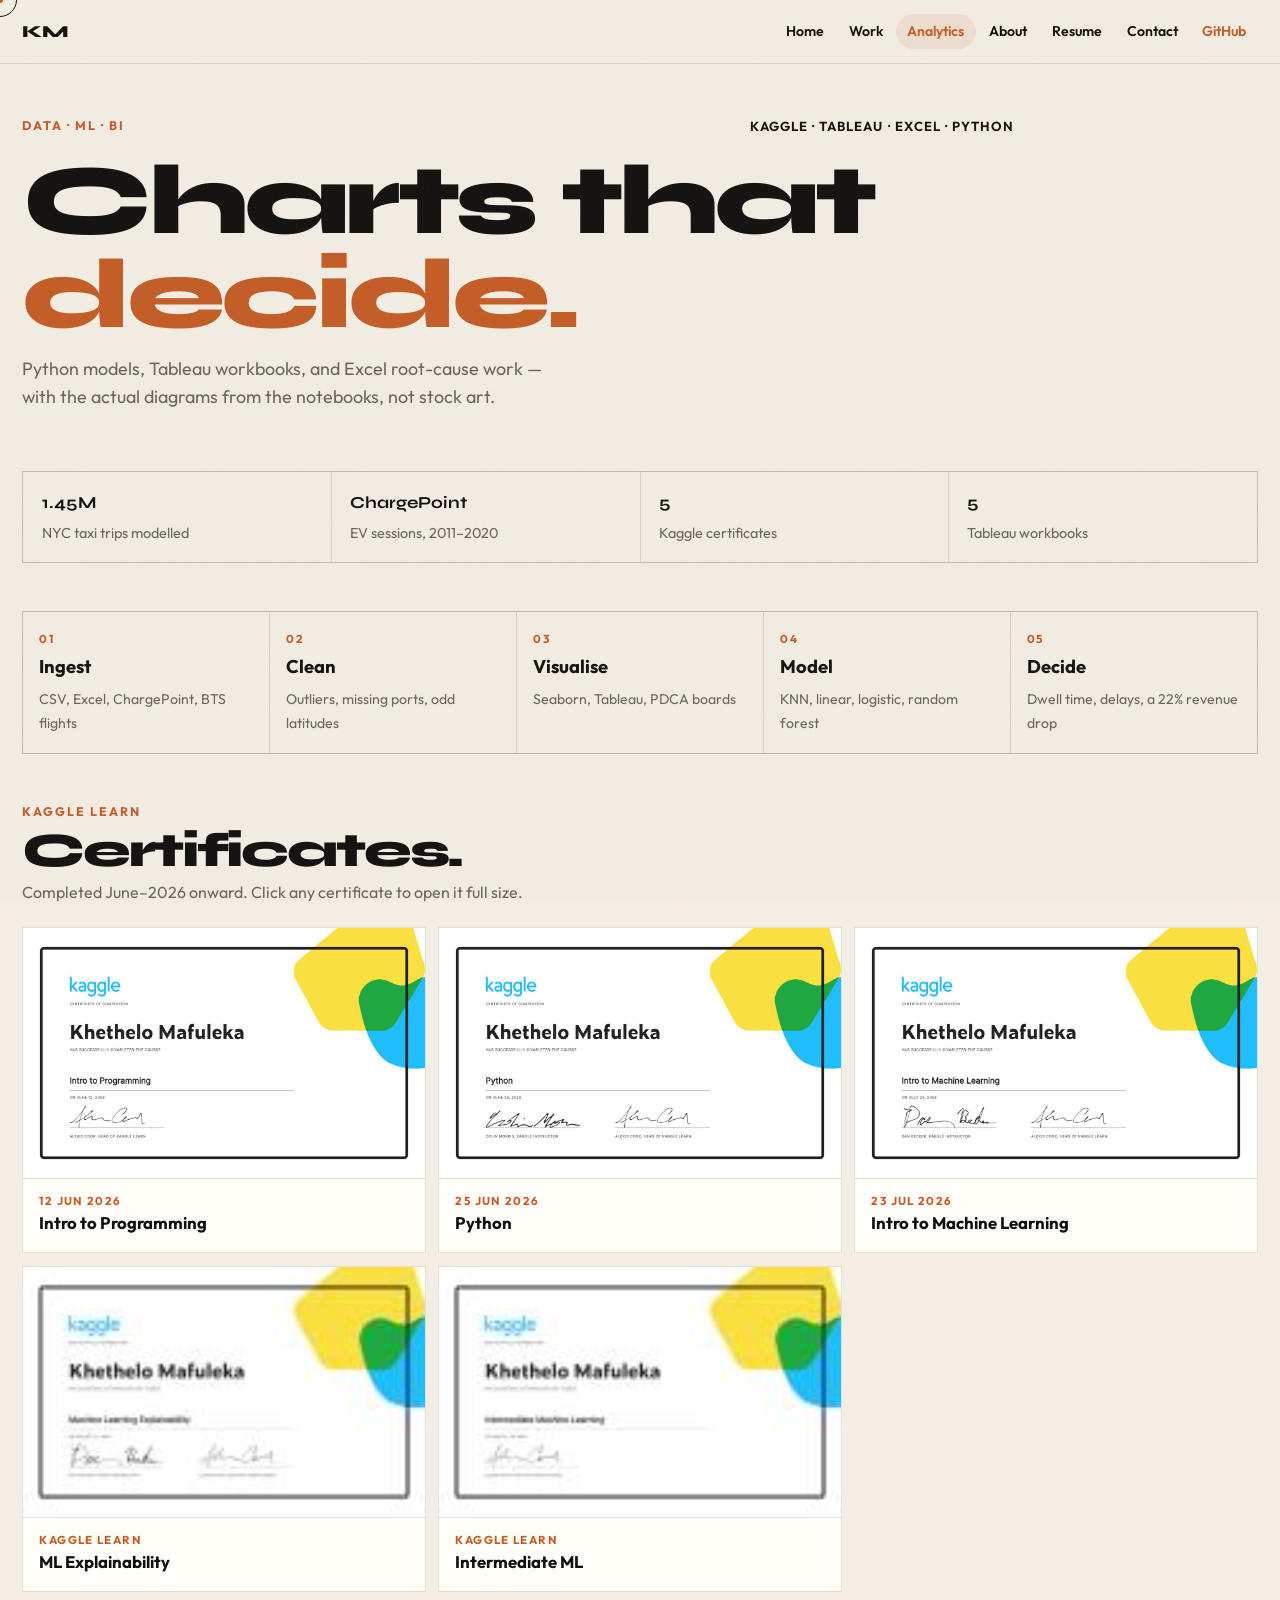
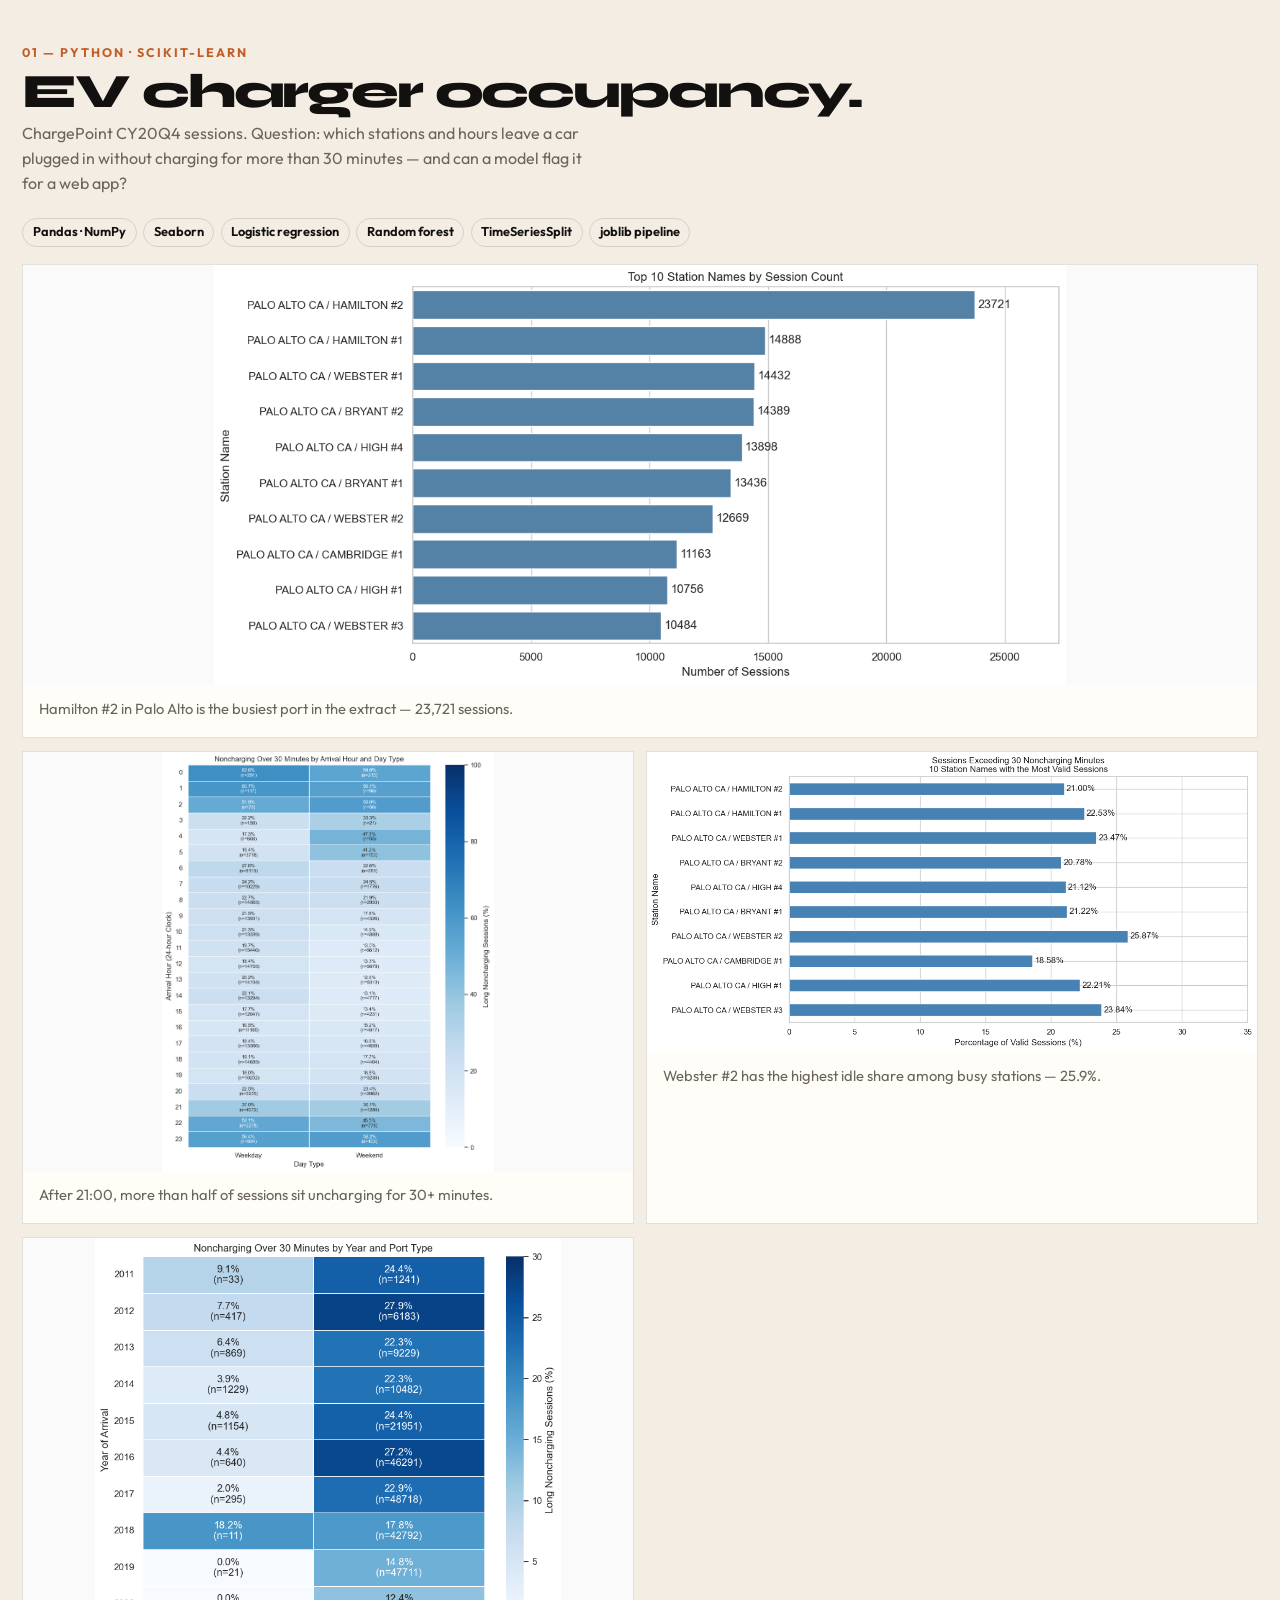
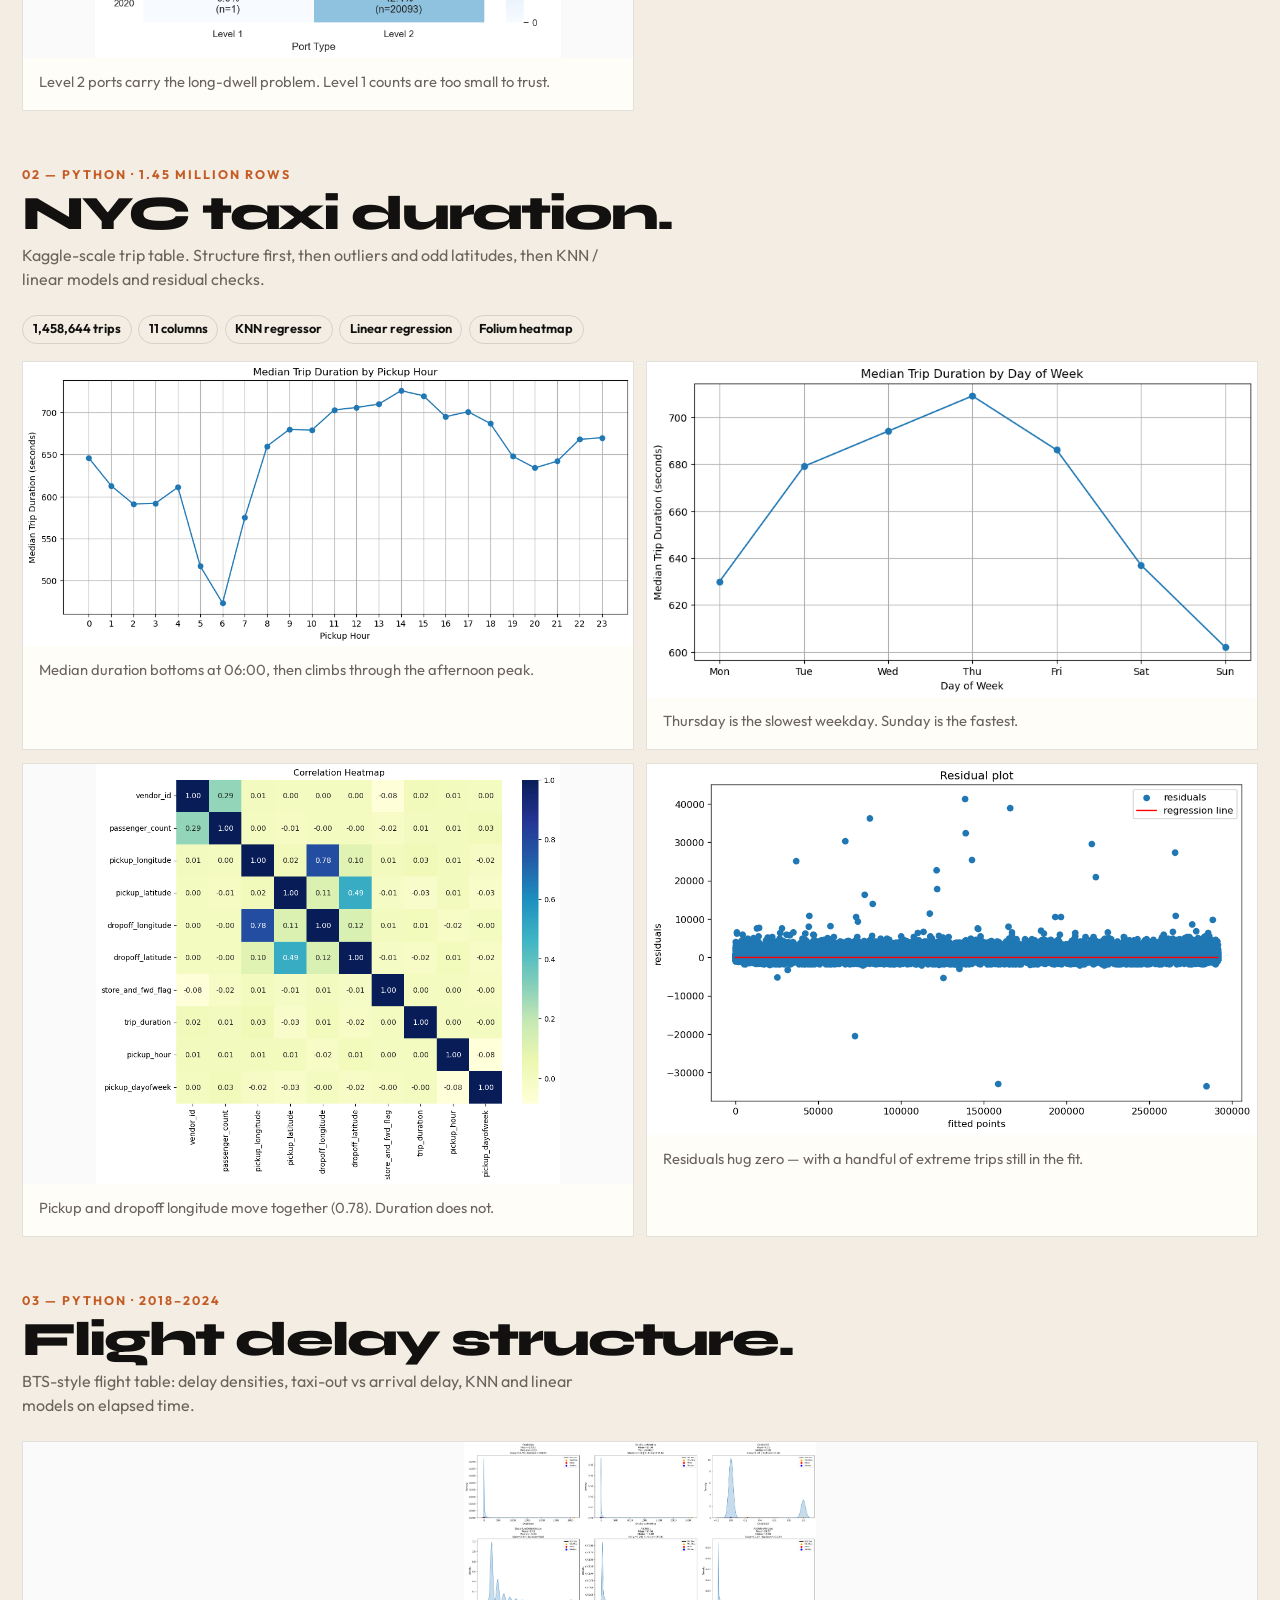
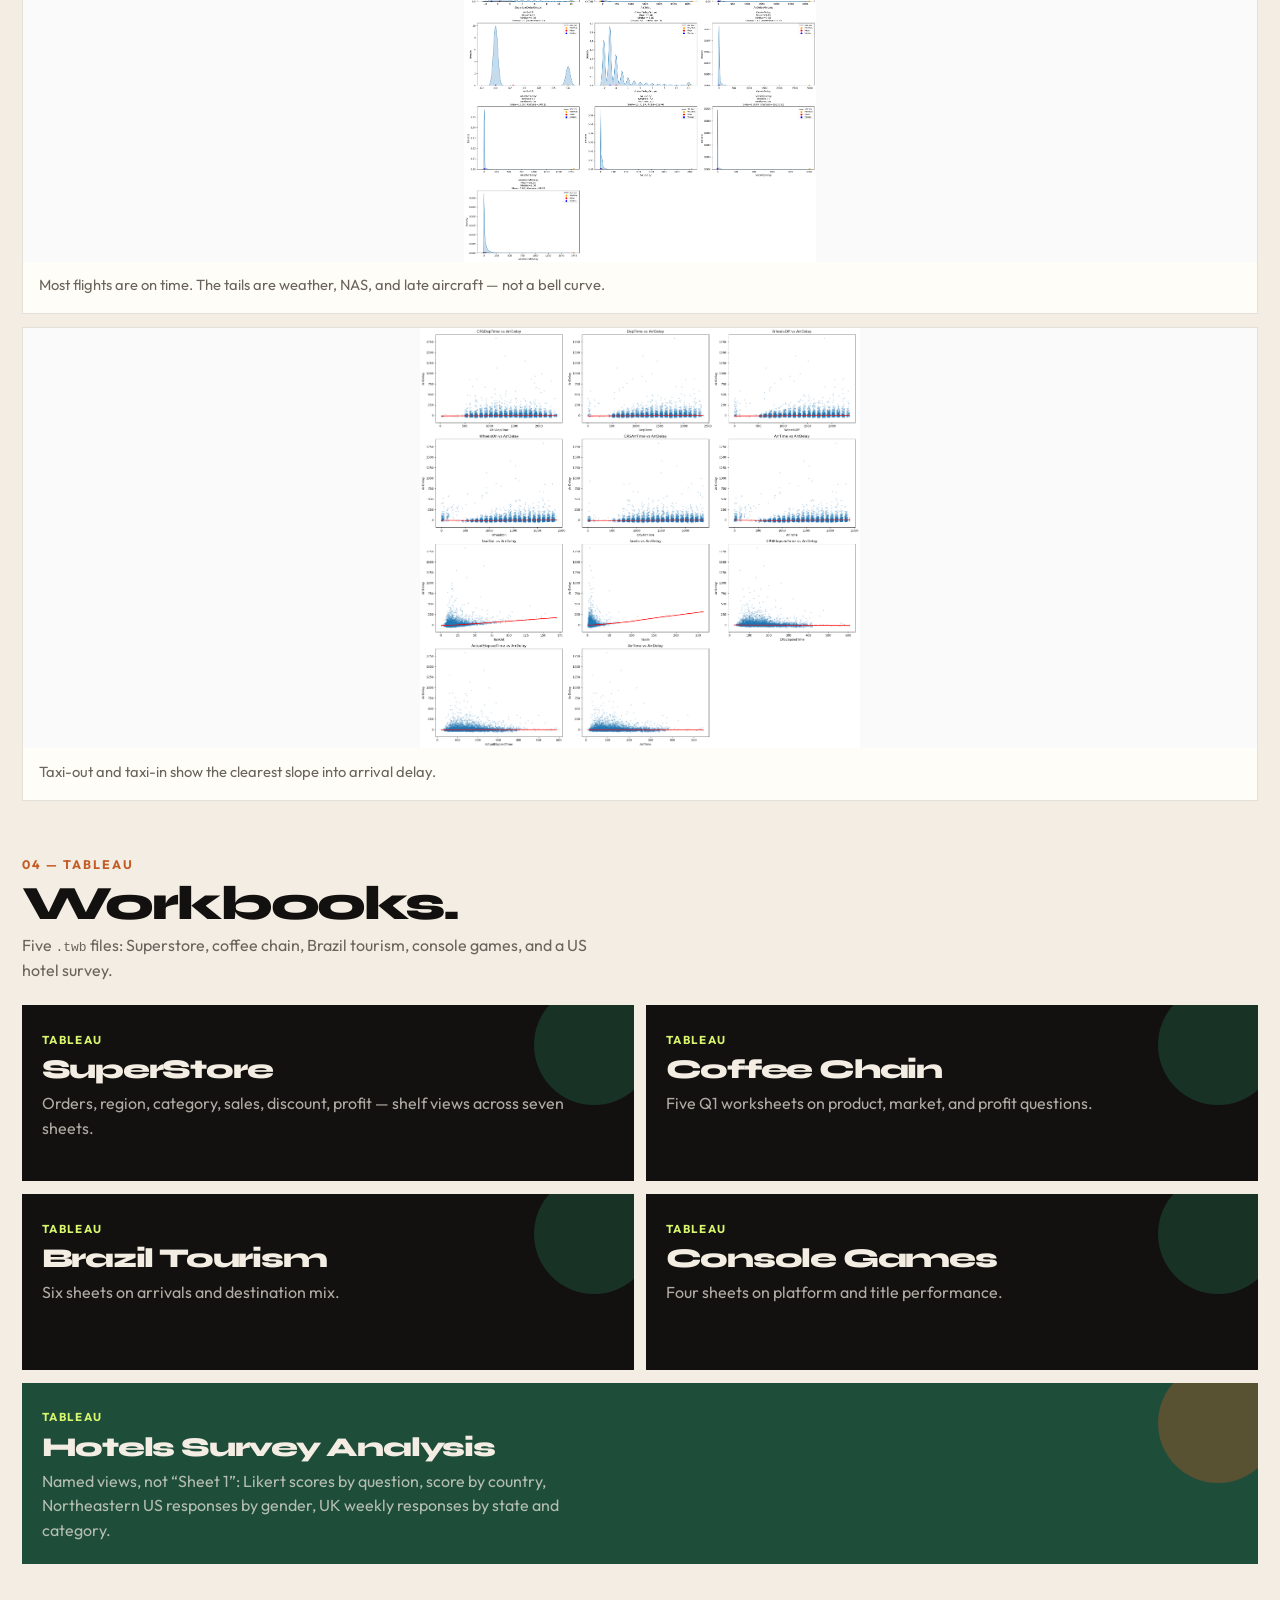
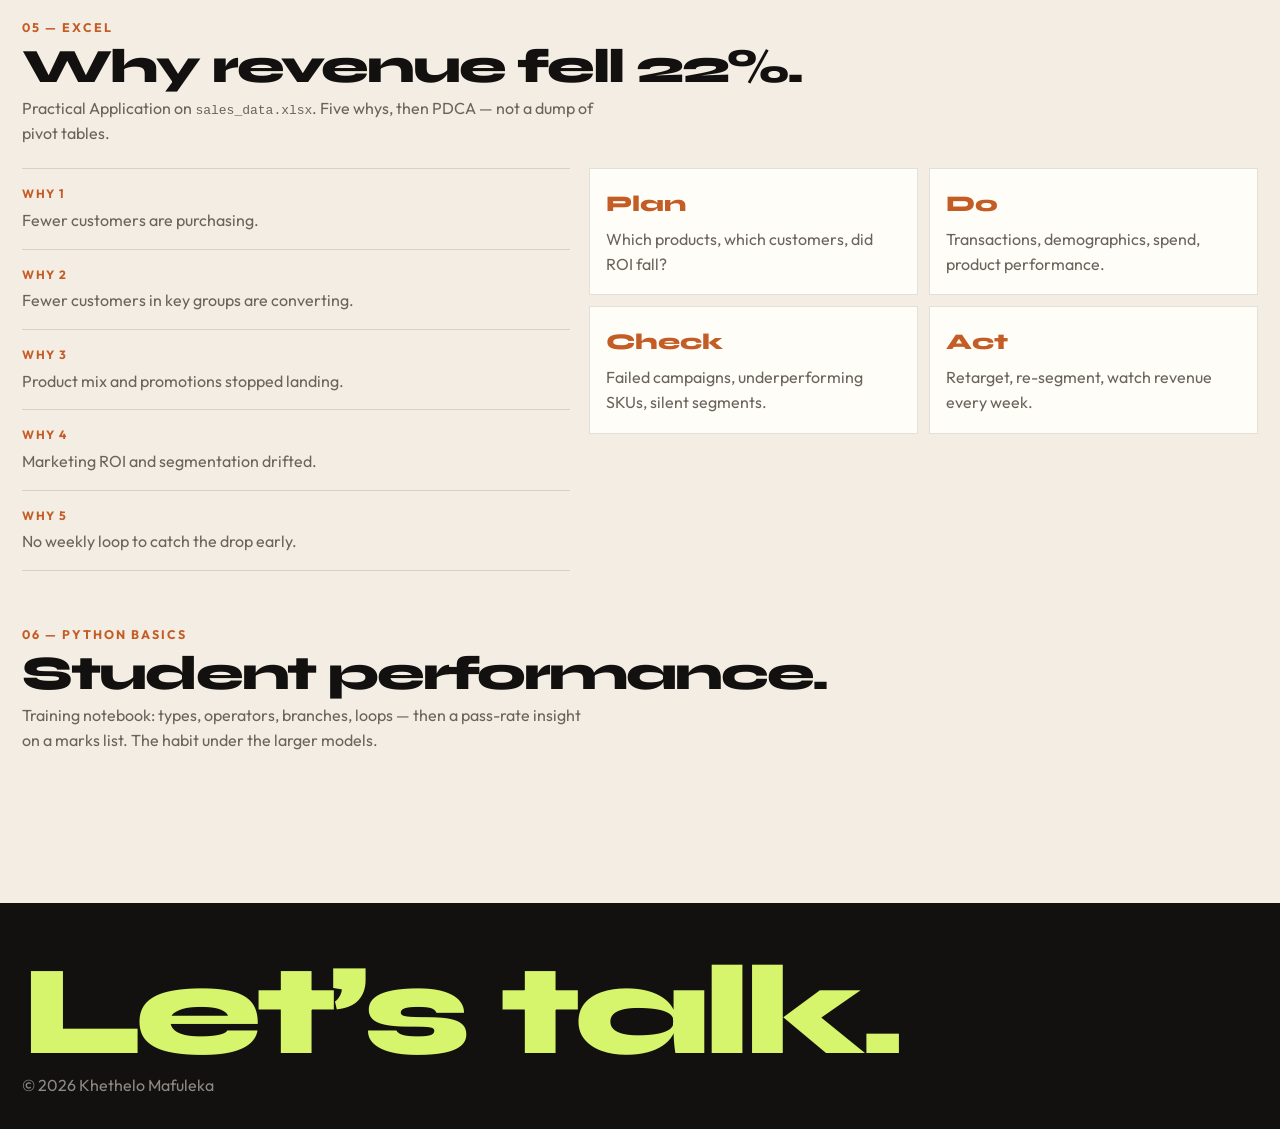
==== analytics.html @ 8512346a "Add an Analytics page with Kaggle certificates and real notebook charts. Co-authored-by: Cursor <cur" ====
<!DOCTYPE html>
<html lang="en">
<head>
  <meta charset="utf-8">
  <meta name="viewport" content="width=device-width,initial-scale=1">
  <title>Analytics — Khethelo Mafuleka</title>
  <link rel="stylesheet" href="style.css">
  <link rel="preconnect" href="https://fonts.googleapis.com">
  <link rel="preconnect" href="https://fonts.gstatic.com" crossorigin>
  <link href="https://fonts.googleapis.com/css2?family=Outfit:wght@400;500;600;700&family=Syne:wght@700;800&display=swap" rel="stylesheet">
</head>
<body>
  <header>
    <div class="header-inner">
      <div class="brand"><h1><a href="index.html">KM</a></h1></div>
      <nav>
        <a href="index.html">Home</a>
        <a href="projects.html">Work</a>
        <a href="analytics.html" aria-current="page">Analytics</a>
        <a href="profile.html">About</a>
        <a href="resume.html">Resume</a>
        <a href="contact.html">Contact</a>
        <a href="https://github.com/Mafuleka-Khethelo" class="external" target="_blank" rel="noopener">GitHub</a>
      </nav>
    </div>
  </header>
  <main>
    <section class="page-hero" data-reveal>
      <div class="hero-top">
        <span class="idx">Data · ML · BI</span>
        <span>Kaggle · Tableau · Excel · Python</span>
      </div>
      <h2 class="display">Charts that <span>decide.</span></h2>
      <p class="lede">Python models, Tableau workbooks, and Excel root-cause work — with the actual diagrams from the notebooks, not stock art.</p>
    </section>

    <div class="highlights">
      <div class="highlight" data-reveal><strong>1.45M</strong><span>NYC taxi trips modelled</span></div>
      <div class="highlight" data-reveal><strong>ChargePoint</strong><span>EV sessions, 2011–2020</span></div>
      <div class="highlight" data-reveal><strong>5</strong><span>Kaggle certificates</span></div>
      <div class="highlight" data-reveal><strong>5</strong><span>Tableau workbooks</span></div>
    </div>

    <div class="pipeline" aria-label="Analytics workflow" data-reveal>
      <div class="pipe-step"><em>01</em><strong>Ingest</strong><span>CSV, Excel, ChargePoint, BTS flights</span></div>
      <div class="pipe-step"><em>02</em><strong>Clean</strong><span>Outliers, missing ports, odd latitudes</span></div>
      <div class="pipe-step"><em>03</em><strong>Visualise</strong><span>Seaborn, Tableau, PDCA boards</span></div>
      <div class="pipe-step"><em>04</em><strong>Model</strong><span>KNN, linear, logistic, random forest</span></div>
      <div class="pipe-step"><em>05</em><strong>Decide</strong><span>Dwell time, delays, a 22% revenue drop</span></div>
    </div>

    <section id="certs">
      <div class="section-head" data-reveal>
        <span class="idx">Kaggle Learn</span>
        <h3>Certificates.</h3>
        <p>Completed June–2026 onward. Click any certificate to open it full size.</p>
      </div>
      <div class="cert-grid">
        <article class="cert-card" data-reveal>
          <img class="zoom-img" src="assets/certs/kaggle-intro-programming.jpeg" alt="Kaggle certificate: Intro to Programming, 12 June 2026" data-caption="Kaggle — Intro to Programming · 12 June 2026">
          <div><em>12 Jun 2026</em><strong>Intro to Programming</strong></div>
        </article>
        <article class="cert-card" data-reveal>
          <img class="zoom-img" src="assets/certs/kaggle-python.jpeg" alt="Kaggle certificate: Python, 25 June 2026" data-caption="Kaggle — Python · 25 June 2026">
          <div><em>25 Jun 2026</em><strong>Python</strong></div>
        </article>
        <article class="cert-card" data-reveal>
          <img class="zoom-img" src="assets/certs/kaggle-intro-ml.jpeg" alt="Kaggle certificate: Intro to Machine Learning, 23 July 2026" data-caption="Kaggle — Intro to Machine Learning · 23 July 2026">
          <div><em>23 Jul 2026</em><strong>Intro to Machine Learning</strong></div>
        </article>
        <article class="cert-card" data-reveal>
          <img class="zoom-img" src="assets/certs/kaggle-ml-explainability.jpeg" alt="Kaggle certificate: Machine Learning Explainability" data-caption="Kaggle — Machine Learning Explainability">
          <div><em>Kaggle Learn</em><strong>ML Explainability</strong></div>
        </article>
        <article class="cert-card" data-reveal>
          <img class="zoom-img" src="assets/certs/kaggle-intermediate-ml.jpeg" alt="Kaggle certificate: Intermediate Machine Learning" data-caption="Kaggle — Intermediate Machine Learning">
          <div><em>Kaggle Learn</em><strong>Intermediate ML</strong></div>
        </article>
      </div>
    </section>

    <section id="ev" class="study">
      <div class="section-head" data-reveal>
        <span class="idx">01 — Python · scikit-learn</span>
        <h3>EV charger occupancy.</h3>
        <p>ChargePoint CY20Q4 sessions. Question: which stations and hours leave a car plugged in without charging for more than 30 minutes — and can a model flag it for a web app?</p>
      </div>
      <div class="study-meta" data-reveal>
        <span>Pandas · NumPy</span>
        <span>Seaborn</span>
        <span>Logistic regression</span>
        <span>Random forest</span>
        <span>TimeSeriesSplit</span>
        <span>joblib pipeline</span>
      </div>
      <div class="viz-grid">
        <figure class="viz-card viz-wide" data-reveal>
          <img class="zoom-img" src="assets/analytics/ev-08.png" alt="Bar chart of top 10 Palo Alto ChargePoint stations by session count" data-caption="Top stations by session count — Hamilton #2 leads with 23,721 sessions">
          <figcaption>Hamilton #2 in Palo Alto is the busiest port in the extract — 23,721 sessions.</figcaption>
        </figure>
        <figure class="viz-card" data-reveal>
          <img class="zoom-img" src="assets/analytics/ev-21.png" alt="Heatmap of long non-charging sessions by arrival hour and weekday versus weekend" data-caption="Long dwell after 21:00 — over 50% of late-night sessions sit uncharging">
          <figcaption>After 21:00, more than half of sessions sit uncharging for 30+ minutes.</figcaption>
        </figure>
        <figure class="viz-card" data-reveal>
          <img class="zoom-img" src="assets/analytics/ev-19.png" alt="Percentage of valid sessions exceeding 30 noncharging minutes by station" data-caption="Webster #2 has the highest share of long idle sessions at 25.87%">
          <figcaption>Webster #2 has the highest idle share among busy stations — 25.9%.</figcaption>
        </figure>
        <figure class="viz-card" data-reveal>
          <img class="zoom-img" src="assets/analytics/ev-22.png" alt="Heatmap of long non-charging sessions by year and ChargePoint port type" data-caption="Level 2 ports carry the long-dwell problem; Level 1 sample sizes are tiny">
          <figcaption>Level 2 ports carry the long-dwell problem. Level 1 counts are too small to trust.</figcaption>
        </figure>
      </div>
    </section>

    <section id="nyc" class="study">
      <div class="section-head" data-reveal>
        <span class="idx">02 — Python · 1.45 million rows</span>
        <h3>NYC taxi duration.</h3>
        <p>Kaggle-scale trip table. Structure first, then outliers and odd latitudes, then KNN / linear models and residual checks.</p>
      </div>
      <div class="study-meta" data-reveal>
        <span>1,458,644 trips</span>
        <span>11 columns</span>
        <span>KNN regressor</span>
        <span>Linear regression</span>
        <span>Folium heatmap</span>
      </div>
      <div class="viz-grid">
        <figure class="viz-card" data-reveal>
          <img class="zoom-img" src="assets/analytics/nyc-17.png" alt="Line chart of median NYC taxi trip duration by pickup hour" data-caption="Median duration bottoms at 06:00, peaks around 14:00">
          <figcaption>Median duration bottoms at 06:00, then climbs through the afternoon peak.</figcaption>
        </figure>
        <figure class="viz-card" data-reveal>
          <img class="zoom-img" src="assets/analytics/nyc-16.png" alt="Line chart of median NYC taxi trip duration by day of week" data-caption="Thursday is the slowest weekday; Sunday is the fastest">
          <figcaption>Thursday is the slowest weekday. Sunday is the fastest.</figcaption>
        </figure>
        <figure class="viz-card" data-reveal>
          <img class="zoom-img" src="assets/analytics/nyc-21.png" alt="Correlation heatmap of NYC taxi features" data-caption="Pickup and dropoff longitude correlate at 0.78">
          <figcaption>Pickup and dropoff longitude move together (0.78). Duration does not.</figcaption>
        </figure>
        <figure class="viz-card" data-reveal>
          <img class="zoom-img" src="assets/analytics/nyc-27.png" alt="Residual plot from the NYC taxi duration regression" data-caption="Residuals hug zero with a few extreme outliers still in the fit">
          <figcaption>Residuals hug zero — with a handful of extreme trips still in the fit.</figcaption>
        </figure>
      </div>
    </section>

    <section id="flight" class="study">
      <div class="section-head" data-reveal>
        <span class="idx">03 — Python · 2018–2024</span>
        <h3>Flight delay structure.</h3>
        <p>BTS-style flight table: delay densities, taxi-out vs arrival delay, KNN and linear models on elapsed time.</p>
      </div>
      <div class="viz-grid viz-stack">
        <figure class="viz-card viz-wide" data-reveal>
          <img class="zoom-img" src="assets/analytics/flight-08.png" alt="Density plots of departure, arrival, weather, NAS and security delay" data-caption="Most delay mass sits near zero; the tails are weather, NAS, and late aircraft">
          <figcaption>Most flights are on time. The tails are weather, NAS, and late aircraft — not a bell curve.</figcaption>
        </figure>
        <figure class="viz-card viz-wide" data-reveal>
          <img class="zoom-img" src="assets/analytics/flight-19.png" alt="Scatter plots of taxi-out, taxi-in and air time against arrival delay" data-caption="Taxi-out and taxi-in show the clearest positive slope into arrival delay">
          <figcaption>Taxi-out and taxi-in show the clearest slope into arrival delay.</figcaption>
        </figure>
      </div>
    </section>

    <section id="tableau" class="study">
      <div class="section-head" data-reveal>
        <span class="idx">04 — Tableau</span>
        <h3>Workbooks.</h3>
        <p>Five <code>.twb</code> files: Superstore, coffee chain, Brazil tourism, console games, and a US hotel survey.</p>
      </div>
      <div class="book-grid">
        <article class="book" data-reveal>
          <span class="book-mark">Tableau</span>
          <h4>SuperStore</h4>
          <p>Orders, region, category, sales, discount, profit — shelf views across seven sheets.</p>
        </article>
        <article class="book" data-reveal>
          <span class="book-mark">Tableau</span>
          <h4>Coffee Chain</h4>
          <p>Five Q1 worksheets on product, market, and profit questions.</p>
        </article>
        <article class="book" data-reveal>
          <span class="book-mark">Tableau</span>
          <h4>Brazil Tourism</h4>
          <p>Six sheets on arrivals and destination mix.</p>
        </article>
        <article class="book" data-reveal>
          <span class="book-mark">Tableau</span>
          <h4>Console Games</h4>
          <p>Four sheets on platform and title performance.</p>
        </article>
        <article class="book book-wide" data-reveal>
          <span class="book-mark">Tableau</span>
          <h4>Hotels Survey Analysis</h4>
          <p>Named views, not “Sheet 1”: Likert scores by question, score by country, Northeastern US responses by gender, UK weekly responses by state and category.</p>
        </article>
      </div>
    </section>

    <section id="excel" class="study">
      <div class="section-head" data-reveal>
        <span class="idx">05 — Excel</span>
        <h3>Why revenue fell 22%.</h3>
        <p>Practical Application on <code>sales_data.xlsx</code>. Five whys, then PDCA — not a dump of pivot tables.</p>
      </div>
      <div class="excel-layout">
        <ol class="whys" data-reveal>
          <li><strong>Why 1</strong> Fewer customers are purchasing.</li>
          <li><strong>Why 2</strong> Fewer customers in key groups are converting.</li>
          <li><strong>Why 3</strong> Product mix and promotions stopped landing.</li>
          <li><strong>Why 4</strong> Marketing ROI and segmentation drifted.</li>
          <li><strong>Why 5</strong> No weekly loop to catch the drop early.</li>
        </ol>
        <div class="pdca" data-reveal>
          <article><em>Plan</em><p>Which products, which customers, did ROI fall?</p></article>
          <article><em>Do</em><p>Transactions, demographics, spend, product performance.</p></article>
          <article><em>Check</em><p>Failed campaigns, underperforming SKUs, silent segments.</p></article>
          <article><em>Act</em><p>Retarget, re-segment, watch revenue every week.</p></article>
        </div>
      </div>
    </section>

    <section class="study">
      <div class="section-head" data-reveal>
        <span class="idx">06 — Python basics</span>
        <h3>Student performance.</h3>
        <p>Training notebook: types, operators, branches, loops — then a pass-rate insight on a marks list. The habit under the larger models.</p>
      </div>
    </section>
  </main>
  <footer class="site-footer">
    <div class="site-footer-inner">
      <p class="footer-giant"><a href="contact.html">Let’s talk.</a></p>
      <p>&copy; 2026 Khethelo Mafuleka</p>
    </div>
  </footer>
  <script src="scripts/lightbox.js" defer></script>
  <script src="scripts/ui.js" defer></script>
</body>
</html>
---- style.css ----
:root{
  --paper:#f3ede3;
  --ink:#12110f;
  --muted:#6b645c;
  --line:rgba(18,17,15,.12);
  --copper:#c45c26;
  --forest:#1e4d3a;
  --lime:#d6f56d;
  --card:#fffdf8;
  --shadow:0 30px 80px rgba(18,17,15,.12);
}

*{box-sizing:border-box}
html{scroll-behavior:smooth}
body{
  margin:0;
  color:var(--ink);
  background:var(--paper);
  font-family:"Outfit", system-ui, sans-serif;
  line-height:1.55;
  -webkit-font-smoothing:antialiased;
}
body::before{
  content:"";
  pointer-events:none;
  position:fixed;inset:0;z-index:80;opacity:.045;
  background-image:url("data:image/svg+xml,%3Csvg xmlns='http://www.w3.org/2000/svg' width='140' height='140'%3E%3Cfilter id='n'%3E%3CfeTurbulence type='fractalNoise' baseFrequency='.8' numOctaves='4' stitchTiles='stitch'/%3E%3C/filter%3E%3Crect width='100%25' height='100%25' filter='url(%23n)'/%3E%3C/svg%3E");
}

h1,h2,h3,h4,.display,.live-visual strong,.footer-giant{
  font-family:"Syne", sans-serif;
  font-weight:800;
  letter-spacing:-.045em;
  line-height:.95;
}

a{color:var(--copper);text-decoration:none}
a:hover{color:var(--ink)}
:focus-visible{outline:2px solid var(--copper);outline-offset:3px}

header{
  position:sticky;top:0;z-index:40;
  background:rgba(243,237,227,.78);
  backdrop-filter:blur(16px);
  border-bottom:1px solid var(--line);
}
.header-inner{
  max-width:1280px;margin:0 auto;padding:.9rem 1.4rem;
  display:flex;align-items:center;justify-content:space-between;gap:1rem;
}
.brand h1{margin:0;font-size:1.05rem}
.brand a{color:inherit}
.tagline{display:none}
nav{display:flex;flex-wrap:wrap;gap:.15rem}
nav a{
  color:var(--ink);font-weight:600;font-size:.88rem;
  padding:.4rem .7rem;border-radius:999px;
}
nav a:hover,nav a.external{color:var(--copper)}

main{max-width:1280px;margin:0 auto;padding:1.2rem 1.4rem 4rem}

.hero{
  display:grid;grid-template-columns:1.15fr .85fr;
  gap:2rem;align-items:end;padding:2.6rem 0 1.4rem;
}
.hero-top{
  display:flex;justify-content:space-between;gap:1rem;align-items:center;
  margin-bottom:1.2rem;font-size:.82rem;font-weight:650;letter-spacing:.08em;text-transform:uppercase;
}
.avail{
  display:inline-flex;align-items:center;gap:.45rem;color:var(--forest);
}
.avail i{
  width:8px;height:8px;border-radius:50%;background:var(--forest);
  box-shadow:0 0 0 6px rgba(30,77,58,.12);animation:pulse 1.8s ease infinite;
}
@keyframes pulse{50%{transform:scale(1.15)}}
.hero h2.display{
  margin:0;font-size:clamp(2.8rem,8.6vw,6.8rem);max-width:10ch;
}
.hero h2.display span{display:block;color:var(--copper)}
.lede{max-width:34rem;color:var(--muted);font-size:1.12rem;margin:1.2rem 0 1.5rem}
.hero-actions{display:flex;flex-wrap:wrap;gap:.7rem}
.hero-photo{position:relative;justify-self:end;margin-bottom:.4rem}
.hero-photo img{
  width:min(340px,78vw);aspect-ratio:4/5;object-fit:cover;
  border-radius:2px 48px 2px 48px;box-shadow:var(--shadow);
  filter:saturate(1.05) contrast(1.04);
}
.hero-photo::before{
  content:"";position:absolute;inset:18px -16px -18px 16px;
  border:2px solid var(--copper);border-radius:2px 48px 2px 48px;z-index:-1;
}

.button{
  display:inline-flex;align-items:center;gap:.4rem;
  padding:.8rem 1.15rem;border-radius:999px;border:0;cursor:pointer;
  background:var(--ink);color:var(--paper);font-weight:700;font:inherit;
  text-decoration:none;
}
.button:hover{background:var(--copper);color:#fff}
.button-ghost{
  background:transparent;color:var(--ink);border:1px solid var(--ink);
}
.button-ghost:hover{background:var(--ink);color:var(--paper)}

.marquee{
  overflow:hidden;border-block:1px solid var(--line);
  margin:1.6rem -1.4rem 2.4rem;padding:.85rem 0;
}
.marquee-track{
  display:flex;gap:2.2rem;white-space:nowrap;width:max-content;
  animation:ticker 32s linear infinite;font-weight:700;letter-spacing:.12em;text-transform:uppercase;font-size:.78rem;
}
.marquee-track span{color:var(--muted)}
.marquee-track span::after{content:" ·";color:var(--copper)}
@keyframes ticker{to{transform:translateX(-50%)}}

.highlights{display:grid;grid-template-columns:repeat(4,1fr);gap:1px;background:var(--line);border:1px solid var(--line);margin-bottom:3rem}
.highlight{background:var(--paper);padding:1.1rem 1.15rem}
.highlight strong{display:block;font-family:"Syne",sans-serif;font-size:1.05rem;margin-bottom:.25rem}
.highlight span{color:var(--muted);font-size:.9rem}

.section-head{display:flex;flex-direction:column;gap:.4rem;margin:0 0 1.4rem}
.section-head h3{margin:0;font-size:clamp(1.8rem,4vw,3rem)}
.section-head p{margin:0;color:var(--muted);max-width:36rem}
.idx{color:var(--copper);font-size:.78rem;letter-spacing:.16em;text-transform:uppercase;font-weight:700}

.live-grid{display:grid;grid-template-columns:repeat(6,1fr);gap:.8rem}
.live-card{
  background:var(--card);border:1px solid var(--line);min-height:100%;
  display:flex;flex-direction:column;overflow:hidden;
  transition:transform .35s cubic-bezier(.2,.8,.2,1), box-shadow .35s;
}
.live-card:hover{transform:translateY(-6px);box-shadow:var(--shadow)}
.live-card:nth-child(1){grid-column:span 4}
.live-card:nth-child(2){grid-column:span 2}
.live-card:nth-child(3),
.live-card:nth-child(4),
.live-card:nth-child(5){grid-column:span 2}
.live-card:nth-child(6){grid-column:span 6}
.live-visual{
  min-height:210px;padding:1.15rem 1.2rem;display:flex;flex-direction:column;justify-content:flex-end;
  color:#fff;position:relative;overflow:hidden;
}
.live-card:nth-child(1) .live-visual,
.live-card:nth-child(6) .live-visual{min-height:280px}
.live-visual:hover{color:#fff}
.work-num{
  position:absolute;top:1rem;left:1.1rem;
  font-family:"Syne",sans-serif;font-size:2rem;opacity:.35;
}
.live-badge{
  position:absolute;top:1.15rem;right:1.1rem;
  background:var(--lime);color:#111;font-size:.68rem;font-weight:800;
  letter-spacing:.1em;text-transform:uppercase;padding:.28rem .55rem;border-radius:999px;
}
.live-visual em{font-style:normal;font-size:.78rem;opacity:.8;margin-bottom:.3rem;letter-spacing:.08em;text-transform:uppercase}
.live-visual strong{font-size:clamp(1.5rem,3vw,2.4rem)}
.live-visual span.domain{font-size:.75rem;opacity:.7;margin-top:.4rem}
.live-card-body{padding:1.05rem 1.15rem 1.2rem;display:flex;flex-direction:column;gap:.55rem;flex:1}
.live-card-body p{margin:0;color:var(--muted)}
.live-card-body .button{margin-top:auto;align-self:flex-start}

.theme-gae{background:linear-gradient(160deg,#2a160c,#8a4a1c 58%,#e0b15a)}
.theme-clean{background:linear-gradient(160deg,#eef6d4,#9ec96a);color:#14301c}
.theme-clean:hover,.theme-clean strong,.theme-clean em,.theme-clean .domain{color:#14301c}
.theme-tears{background:linear-gradient(160deg,#1a1014,#7a2438 70%,#d7b08a)}
.theme-fashion{background:linear-gradient(160deg,#141210,#3a322c 70%,#b9a089)}
.theme-velvet{background:linear-gradient(160deg,#2c120f,#8b2e28 68%,#e7c3a0)}
.theme-union{background:linear-gradient(160deg,#07141c,#1a4d6b 62%,#8ed0e8)}

.repo-grid{display:grid;grid-template-columns:repeat(3,1fr);gap:.8rem}
.project-card,.card,.contact-form,.contact-note,.profile-card{
  background:var(--card);border:1px solid var(--line);padding:1.15rem;
}
.project-card h4{margin:0 0 .4rem;font-size:1.15rem}
.project-card p{margin:0;color:var(--muted)}
.muted{color:var(--muted)}
.projects{margin-top:3.2rem}

.profile-section .profile-card{display:flex;gap:1.3rem;align-items:center;margin-top:2rem}
.avatar,.avatar-img{width:110px;height:110px;border-radius:2px 28px;object-fit:cover;display:block}
.profile-info h2{margin:0;font-size:2.2rem}
.role{color:var(--muted);margin:.3rem 0 .7rem}
.contact-list{list-style:none;padding:0;margin:0}
.skills-list{display:flex;flex-wrap:wrap;gap:.4rem;list-style:none;padding:0}
.skills-list li,.skill-badge{
  border:1px solid var(--line);padding:.22rem .55rem;border-radius:999px;font-size:.82rem;font-weight:650;
}
.skill-list{list-style:none;padding:0}
.skills-block h5{margin:.8rem 0 .2rem;color:var(--copper)}
.card{margin:.75rem 0}
.skill-badges{display:flex;flex-direction:column;gap:.5rem}
.skill-meter{background:rgba(18,17,15,.08);height:7px;overflow:hidden}
.skill-meter-fill{background:linear-gradient(90deg,var(--forest),var(--copper));height:100%}
.repo-meta{font-size:.88rem;color:var(--muted);margin-top:.5rem}

nav a[aria-current="page"]{
  color:var(--copper);
  background:rgba(196,92,38,.1);
}

.page-hero{padding:2rem 0 2.4rem;max-width:62rem}
.page-hero .display{
  margin:.35rem 0 .8rem;font-size:clamp(2.6rem,8vw,6.2rem);max-width:12ch;
}
.page-hero .display span{color:var(--copper)}
.page-hero .lede{margin:0 0 1.4rem}
.page-hero .hero-top{margin-bottom:1.1rem}

#inferred-skills{display:flex;flex-wrap:wrap;gap:.45rem;margin:.7rem 0 1.6rem}
.skill-cell #inferred-skills{margin:0}

.band{
  width:100vw;margin:2.8rem calc(50% - 50vw);padding:2.8rem 1.4rem;
  background:var(--ink);color:var(--paper);
}
.band-inner{max-width:1280px;margin:0 auto}
.band .idx{color:var(--lime)}
.quote{
  font-family:"Syne",sans-serif;font-weight:800;letter-spacing:-.045em;
  font-size:clamp(1.7rem,4.4vw,3.1rem);line-height:1.12;max-width:18ch;margin:0;
}
.quote cite{
  display:block;margin-top:1.1rem;font-family:"Outfit",sans-serif;font-style:normal;
  font-size:.8rem;letter-spacing:.14em;text-transform:uppercase;color:var(--lime);font-weight:700;
}

.about-grid{
  display:grid;grid-template-columns:.82fr 1.18fr;gap:3rem;align-items:start;
}
.about-photo{position:relative}
.about-photo img{
  width:100%;aspect-ratio:4/5;object-fit:cover;
  border-radius:2px 48px 2px 48px;box-shadow:var(--shadow);
}
.about-photo::before{
  content:"";position:absolute;inset:18px -16px -18px 16px;
  border:2px solid var(--copper);border-radius:2px 48px 2px 48px;z-index:-1;
}
.about-meta{display:flex;flex-wrap:wrap;gap:.7rem 1.6rem;margin:1.1rem 0 0;color:var(--muted);font-size:.92rem}
.about-meta strong{color:var(--ink);margin-right:.35rem}

.skill-grid{display:grid;grid-template-columns:repeat(3,1fr);gap:1px;background:var(--line);border:1px solid var(--line);margin:2.2rem 0}
.skill-cell{background:var(--paper);padding:1.2rem 1.15rem}
.skill-cell h5{margin:0 0 .6rem;color:var(--copper);font-size:.78rem;letter-spacing:.14em;text-transform:uppercase}
.skill-cell li{margin:.2rem 0}

.timeline{border-top:1px solid var(--line);margin-top:1rem}
.timeline-item{
  display:grid;grid-template-columns:160px 1fr;gap:1.4rem;
  padding:1.45rem 0;border-bottom:1px solid var(--line);
}
.timeline-item .when{color:var(--copper);font-size:.78rem;font-weight:700;letter-spacing:.1em;text-transform:uppercase}
.timeline-item h4{margin:0 0 .35rem;font-size:1.35rem;text-transform:none;letter-spacing:-.045em;color:var(--ink)}
.timeline-item p{margin:0;color:var(--muted)}

.resume-wrap{display:grid;grid-template-columns:280px 1fr;gap:2.6rem;align-items:start}
.resume-aside{
  position:sticky;top:5.2rem;
  background:var(--ink);color:var(--paper);padding:1.5rem 1.25rem;
}
.resume-aside .idx{color:var(--lime)}
.resume-aside h3{margin:.35rem 0 .5rem;font-size:1.85rem;color:var(--lime)}
.resume-aside p,.resume-aside a{display:block;margin:.35rem 0;color:rgba(243,237,227,.68)}
.resume-aside a{color:var(--lime)}
.resume-aside a:hover{color:#fff}
.resume-body > h4{margin:1.8rem 0 .75rem;font-size:.82rem;color:var(--copper);letter-spacing:.14em;text-transform:uppercase}
.resume-body > h4:first-child{margin-top:.2rem}
.resume-lead{font-size:1.15rem;color:var(--muted);max-width:42rem}

.live-links{display:grid;grid-template-columns:1fr 1fr;gap:.4rem .8rem;margin:0;padding:0;list-style:none}
.live-links a{color:var(--ink);font-weight:700;border-bottom:1px solid transparent}
.live-links a:hover{color:var(--copper);border-bottom-color:var(--copper)}

.mini-work{display:grid;grid-template-columns:repeat(3,1fr);gap:.7rem;margin-top:1.2rem}
.mini-work a{
  min-height:148px;padding:1.05rem 1.1rem;display:flex;flex-direction:column;justify-content:flex-end;
  color:#fff;transition:transform .3s cubic-bezier(.2,.8,.2,1);
}
.mini-work a:hover{color:#fff;transform:translateY(-4px)}
.mini-work em{font-style:normal;font-size:.72rem;letter-spacing:.1em;text-transform:uppercase;opacity:.75;margin-bottom:.25rem}
.mini-work strong{font-size:1.35rem}
.mini-work .theme-clean,.mini-work .theme-clean:hover,.mini-work .theme-clean strong,.mini-work .theme-clean em{color:#14301c}
.resume-aside .button{display:inline-flex;background:var(--lime);color:var(--ink);margin-top:.4rem}
.resume-aside .button:hover{background:#fff;color:var(--ink)}
.resume-body .highlights{grid-template-columns:1fr 1fr;margin-top:.4rem}

.contact-stage{
  display:grid;grid-template-columns:1.08fr .92fr;border:1px solid var(--line);overflow:hidden;
}
.contact-stage .contact-form{border:0;padding:1.7rem 1.55rem}
.contact-panel{
  background:var(--forest);color:var(--paper);padding:1.8rem 1.5rem;
}
.contact-panel .idx{color:var(--lime)}
.contact-panel h3{margin:.3rem 0 1.2rem;font-size:clamp(1.8rem,4vw,2.6rem);color:var(--paper)}
.contact-panel .channel{
  color:var(--paper);border-bottom-color:rgba(243,237,227,.18);
}
.contact-panel .channel small{color:rgba(243,237,227,.62)}
.contact-panel .channel:hover{color:var(--lime)}

.channels{margin-top:.4rem}
.channel{
  display:flex;justify-content:space-between;align-items:baseline;gap:1rem;
  padding:1.15rem 0;border-bottom:1px solid var(--line);color:var(--ink);
  font-family:"Syne",sans-serif;font-weight:800;font-size:1.35rem;
}
.channel small{font-family:"Outfit",sans-serif;font-weight:500;font-size:.88rem;color:var(--muted)}
.channel:hover{color:var(--copper)}

.cs-visual{
  min-height:300px;margin:0 0 2.2rem;padding:1.6rem 1.4rem;
  display:flex;flex-direction:column;justify-content:flex-end;color:#fff;
}
.cs-visual:hover{color:#fff}
.cs-visual strong{font-size:clamp(2rem,5vw,3.4rem)}
.cs-visual em{font-style:normal;letter-spacing:.1em;text-transform:uppercase;opacity:.8;margin-bottom:.4rem}
.cs-grid{display:grid;grid-template-columns:1fr 1fr;gap:2rem 2.4rem}
.cs-grid h3{margin:0 0 .5rem;font-size:.78rem;letter-spacing:.14em;text-transform:uppercase;color:var(--copper)}
.cs-grid p,.cs-grid li{color:var(--muted)}
.cs-grid ul{margin:.2rem 0 0;padding-left:1.1rem}
.cs-shot{width:100%;margin-top:2rem;border:1px solid var(--line);display:block}

.contact-section{margin-top:0}
.contact-card{display:grid;grid-template-columns:1.4fr .7fr;gap:.8rem}
.contact-form label{display:block;font-weight:650;margin-top:.65rem}
.contact-form input,.contact-form textarea{
  width:100%;margin-top:.3rem;padding:.7rem .8rem;border:1px solid var(--line);
  background:var(--paper);color:var(--ink);font:inherit;border-radius:2px;
}
.contact-form .button{margin-top:1rem}
.form-status{margin-top:.6rem}

.site-footer{
  background:var(--ink);color:var(--paper);margin-top:2rem;
}
.site-footer-inner{max-width:1280px;margin:0 auto;padding:3rem 1.4rem 2rem}
.footer-giant{
  font-size:clamp(3rem,10vw,8rem);margin:0 0 1rem;color:var(--paper);
}
.footer-giant a{color:var(--lime)}
.footer-giant a:hover{color:var(--copper)}
.site-footer p{margin:0;color:rgba(243,237,227,.55)}

@keyframes rise{
  from{transform:translateY(16px)}
  to{transform:none}
}
[data-reveal]{
  animation:rise .75s cubic-bezier(.2,.7,.2,1) both;
  animation-delay:var(--d,0ms);
}

.has-cursor,.has-cursor *{cursor:none}
.cursor-dot,.cursor-ring{
  position:fixed;top:0;left:0;pointer-events:none;z-index:90;border-radius:50%;
  translate:-50% -50%;
}
.cursor-dot{width:6px;height:6px;background:var(--copper)}
.cursor-ring{width:34px;height:34px;border:1px solid var(--ink);transition:width .2s,height .2s,background .2s}
.cursor-hot .cursor-ring{width:54px;height:54px;background:rgba(196,92,38,.15);border-color:var(--copper)}

.lightbox-overlay{position:fixed;inset:0;background:rgba(18,17,15,.88);display:flex;align-items:center;justify-content:center;padding:2rem;z-index:99;visibility:hidden;opacity:0}
.lightbox-overlay.open{visibility:visible;opacity:1}
.lightbox-img{max-width:100%;max-height:82vh;border-radius:4px}
.lightbox-caption{color:var(--paper);margin-top:.8rem;max-width:50rem}
.thumb-wrap{position:relative}
.project-thumb{width:100%;height:140px;object-fit:cover;margin-bottom:.6rem}
.zoom-img{width:100%;display:block;cursor:zoom-in;background:#fff}

.pipeline{
  display:grid;grid-template-columns:repeat(5,1fr);gap:1px;
  background:var(--line);border:1px solid var(--line);margin:0 0 3rem;
}
.pipe-step{background:var(--paper);padding:1.1rem 1rem}
.pipe-step em{display:block;color:var(--copper);font-style:normal;font-size:.72rem;letter-spacing:.14em;text-transform:uppercase;font-weight:700;margin-bottom:.35rem}
.pipe-step strong{display:block;font-size:1.15rem;margin-bottom:.25rem}
.pipe-step span{color:var(--muted);font-size:.88rem}

.cert-grid{display:grid;grid-template-columns:repeat(3,1fr);gap:.8rem;margin-bottom:3.2rem}
.cert-card{
  background:var(--card);border:1px solid var(--line);overflow:hidden;color:inherit;
  display:flex;flex-direction:column;
}
.cert-card:hover{color:inherit;transform:translateY(-4px);transition:transform .3s}
.cert-card img{aspect-ratio:16/10;object-fit:cover;background:#fff;border-bottom:1px solid var(--line)}
.cert-card div{padding:.85rem 1rem 1rem}
.cert-card em{display:block;font-style:normal;color:var(--copper);font-size:.72rem;letter-spacing:.12em;text-transform:uppercase;font-weight:700}
.cert-card strong{font-size:1.05rem}

.study{margin:0 0 3.4rem}
.study-meta{display:flex;flex-wrap:wrap;gap:.4rem;margin:0 0 1.1rem}
.study-meta span{
  border:1px solid var(--line);border-radius:999px;padding:.22rem .6rem;font-size:.8rem;font-weight:650;
}
.viz-grid{display:grid;grid-template-columns:1fr 1fr;gap:.8rem}
.viz-card{
  background:var(--card);border:1px solid var(--line);margin:0;overflow:hidden;
}
.viz-card img{max-height:420px;object-fit:contain;background:#fafafa}
.viz-wide{grid-column:1 / -1}
.viz-card figcaption{padding:.8rem 1rem 1rem;color:var(--muted);font-size:.92rem}

.book-grid{display:grid;grid-template-columns:repeat(2,1fr);gap:.8rem}
.book{
  background:var(--ink);color:var(--paper);padding:1.3rem 1.2rem;min-height:11rem;
  position:relative;overflow:hidden;
}
.book::after{
  content:"";position:absolute;right:-20px;top:-20px;width:120px;height:120px;border-radius:50%;
  background:var(--forest);opacity:.55;
}
.book-mark{color:var(--lime);font-size:.72rem;letter-spacing:.14em;text-transform:uppercase;font-weight:700}
.book h4{margin:.4rem 0 .5rem;font-size:1.7rem;position:relative}
.book p{margin:0;color:rgba(243,237,227,.7);position:relative;max-width:36rem}
.book-wide{grid-column:1 / -1;background:var(--forest)}
.book-wide::after{background:var(--copper);opacity:.35}

.excel-layout{display:grid;grid-template-columns:.9fr 1.1fr;gap:1.2rem;align-items:start}
.whys{margin:0;padding:0;list-style:none;border-top:1px solid var(--line)}
.whys li{padding:1rem 0;border-bottom:1px solid var(--line);color:var(--muted)}
.whys strong{display:block;color:var(--copper);font-size:.75rem;letter-spacing:.12em;text-transform:uppercase;margin-bottom:.25rem}
.pdca{display:grid;grid-template-columns:1fr 1fr;gap:.7rem}
.pdca article{background:var(--card);border:1px solid var(--line);padding:1.1rem 1rem}
.pdca em{display:block;font-style:normal;font-family:"Syne",sans-serif;font-weight:800;font-size:1.4rem;color:var(--copper);margin-bottom:.35rem}
.pdca p{margin:0;color:var(--muted)}

.preview-row{display:grid;grid-template-columns:1.2fr .8fr .8fr;gap:.8rem;margin-bottom:1.4rem}
.preview-row a{color:inherit;display:block;background:var(--card);border:1px solid var(--line);overflow:hidden}
.preview-row a:hover{color:inherit}
.preview-row img{width:100%;height:180px;object-fit:cover;object-position:top;display:block}
.preview-row span{display:block;padding:.85rem 1rem;font-weight:700}

@media (max-width:980px){
  .hero,.highlights,.repo-grid,.about-grid,.resume-wrap,.skill-grid,.contact-stage,.cs-grid,.mini-work,.pipeline,.cert-grid,.viz-grid,.book-grid,.excel-layout,.preview-row,.pdca{grid-template-columns:1fr 1fr}
  .live-grid{grid-template-columns:1fr 1fr}
  .live-card:nth-child(n){grid-column:span 1}
  .timeline-item{grid-template-columns:1fr}
}
@media (max-width:720px){
  .hero,.highlights,.repo-grid,.live-grid,.contact-card,.about-grid,.resume-wrap,.skill-grid,.live-links,.contact-stage,.cs-grid,.mini-work,.pipeline,.cert-grid,.viz-grid,.book-grid,.excel-layout,.preview-row,.pdca{grid-template-columns:1fr}
  .header-inner{flex-direction:column;align-items:flex-start}
  .hero-photo{justify-self:start}
  .resume-aside{position:static}
  .has-cursor,.has-cursor *{cursor:auto}
  .cursor-dot,.cursor-ring{display:none}
  .book-wide,.viz-wide{grid-column:auto}
}
@media (prefers-reduced-motion:reduce){
  *{animation:none !important;transition:none !important}
  .avail i{animation:none}
}
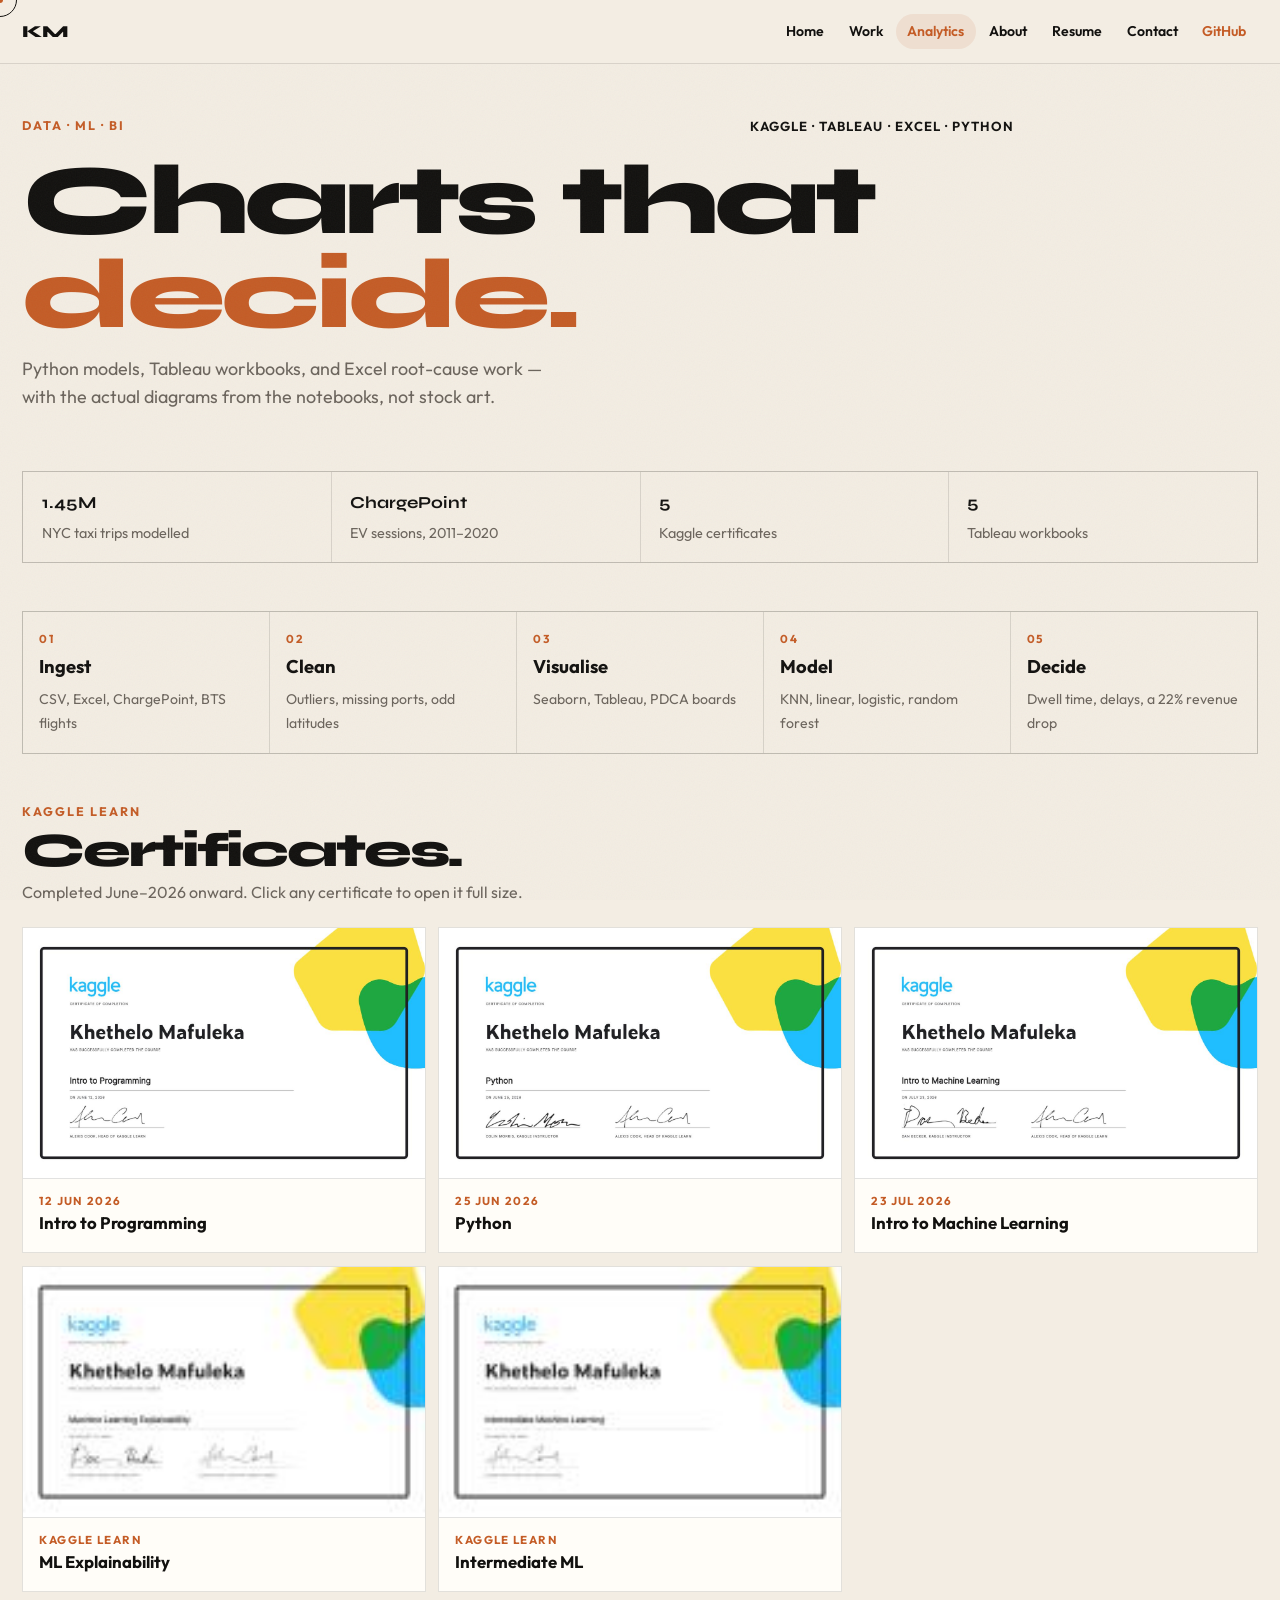
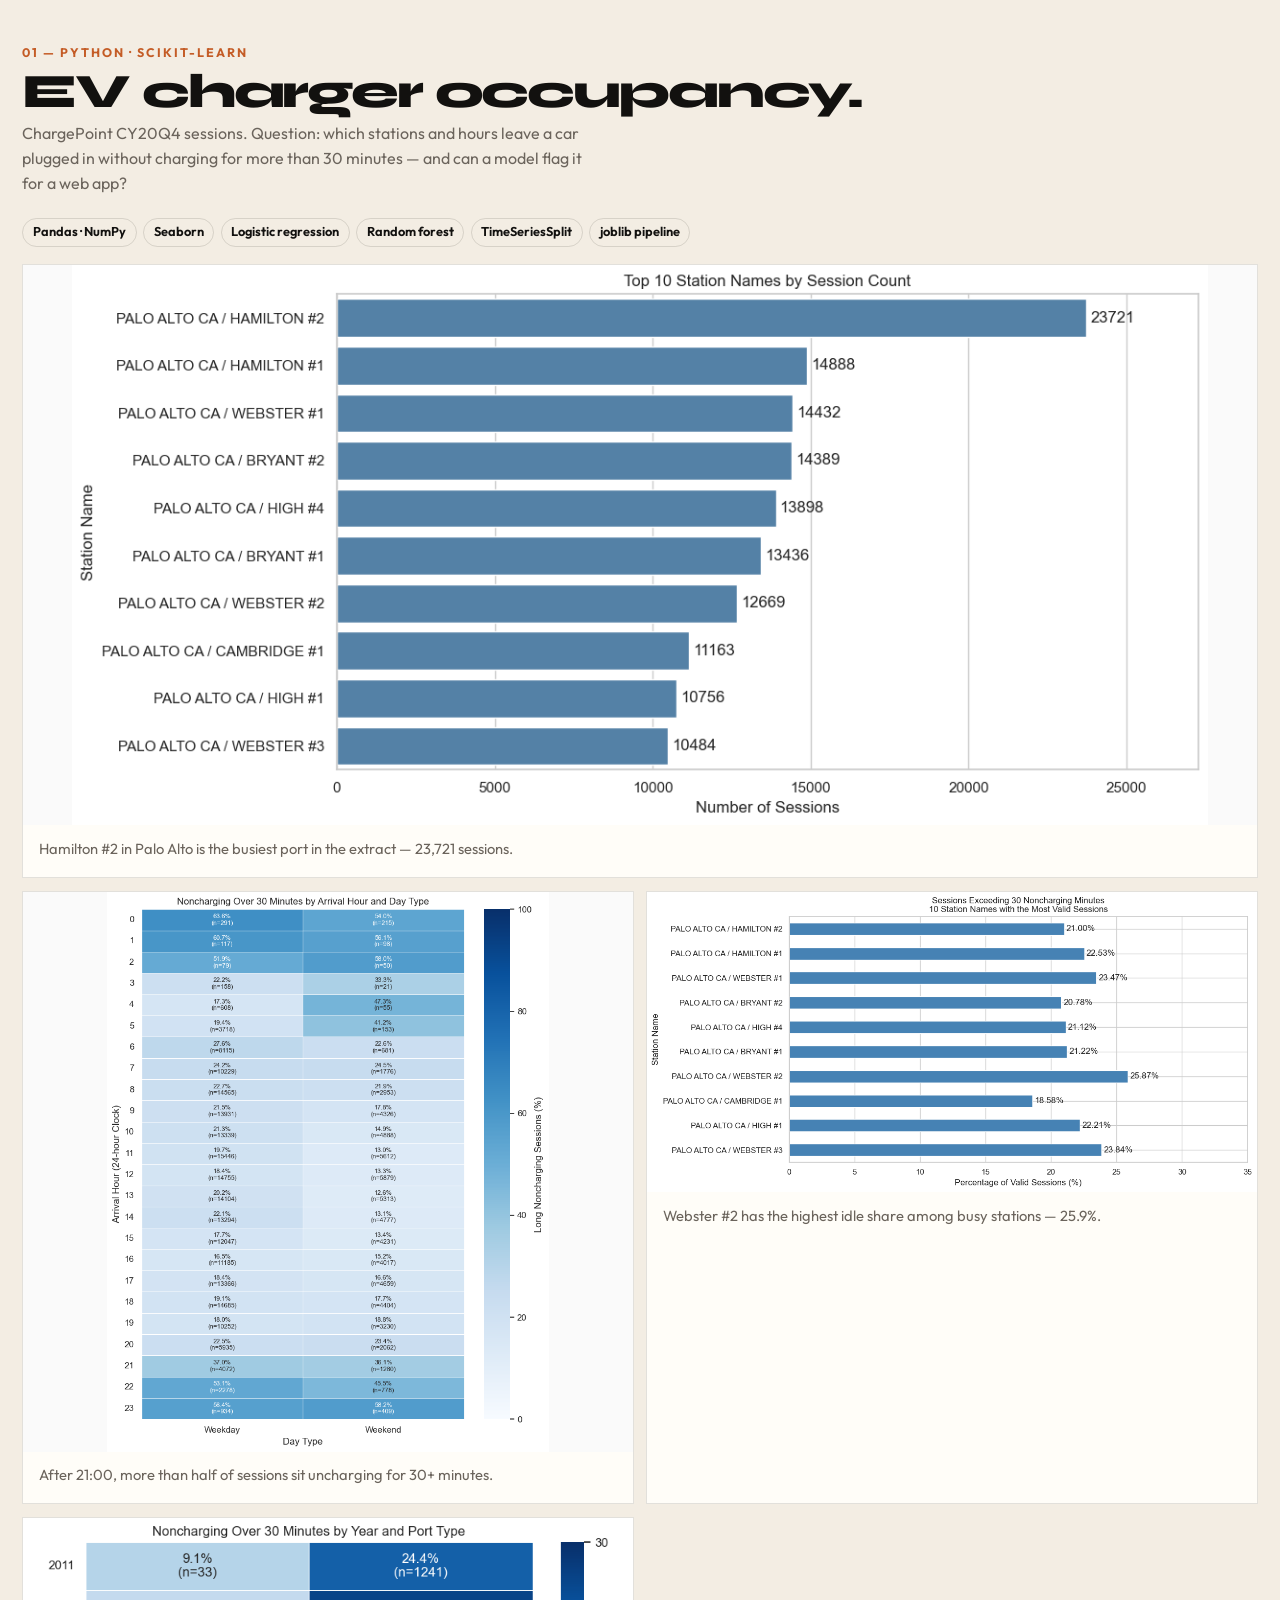
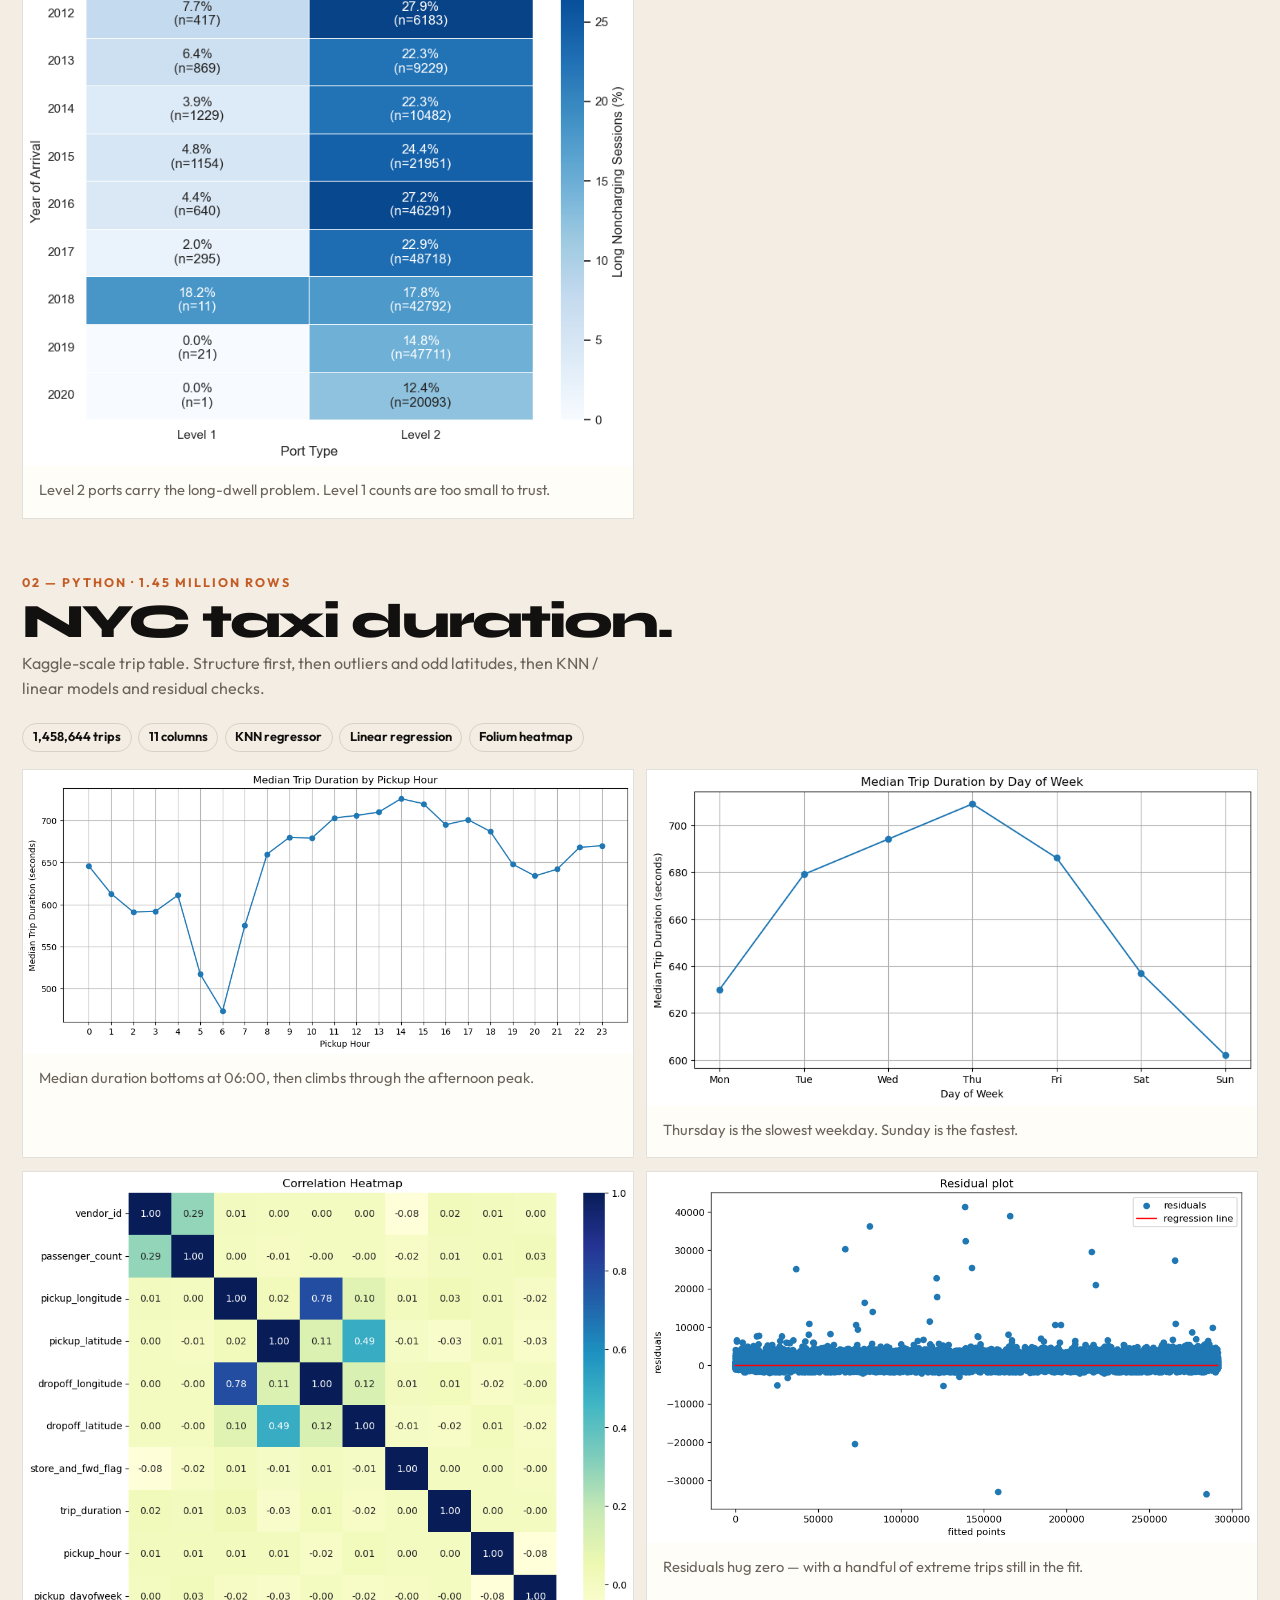
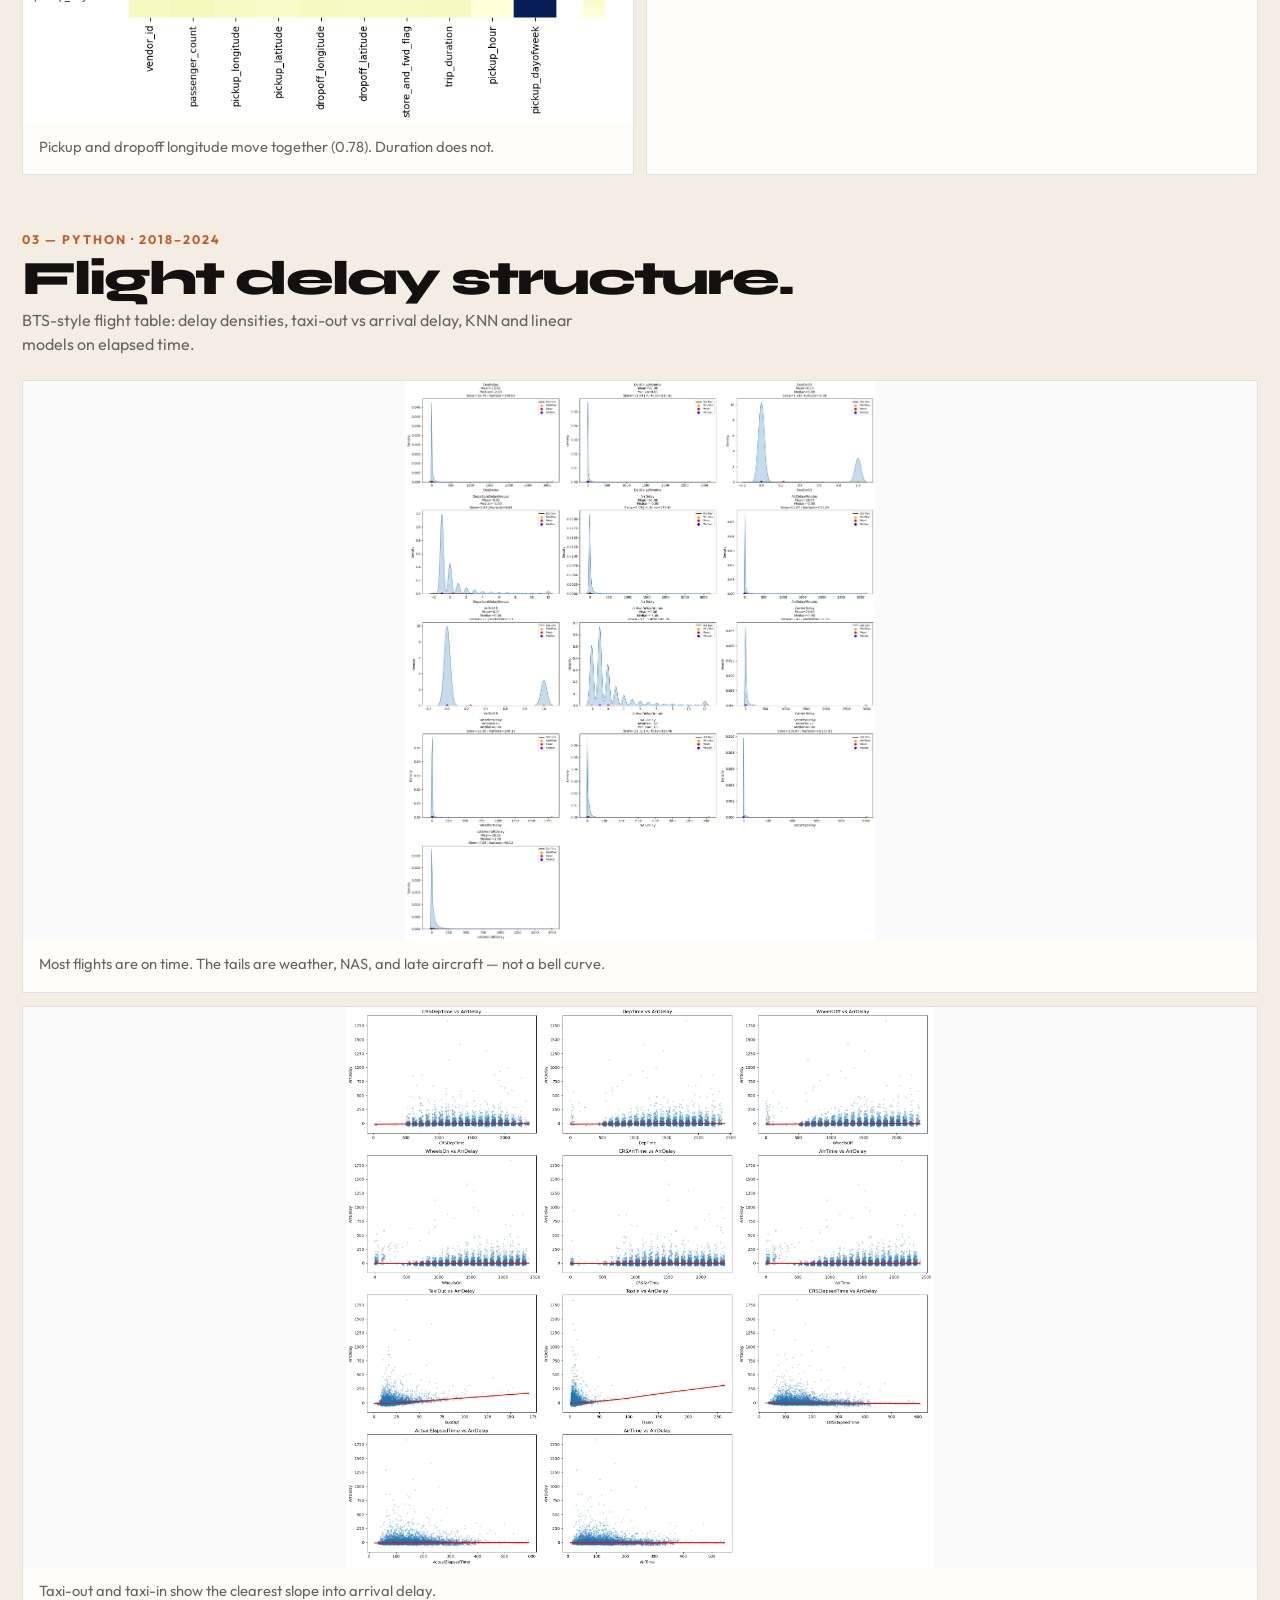
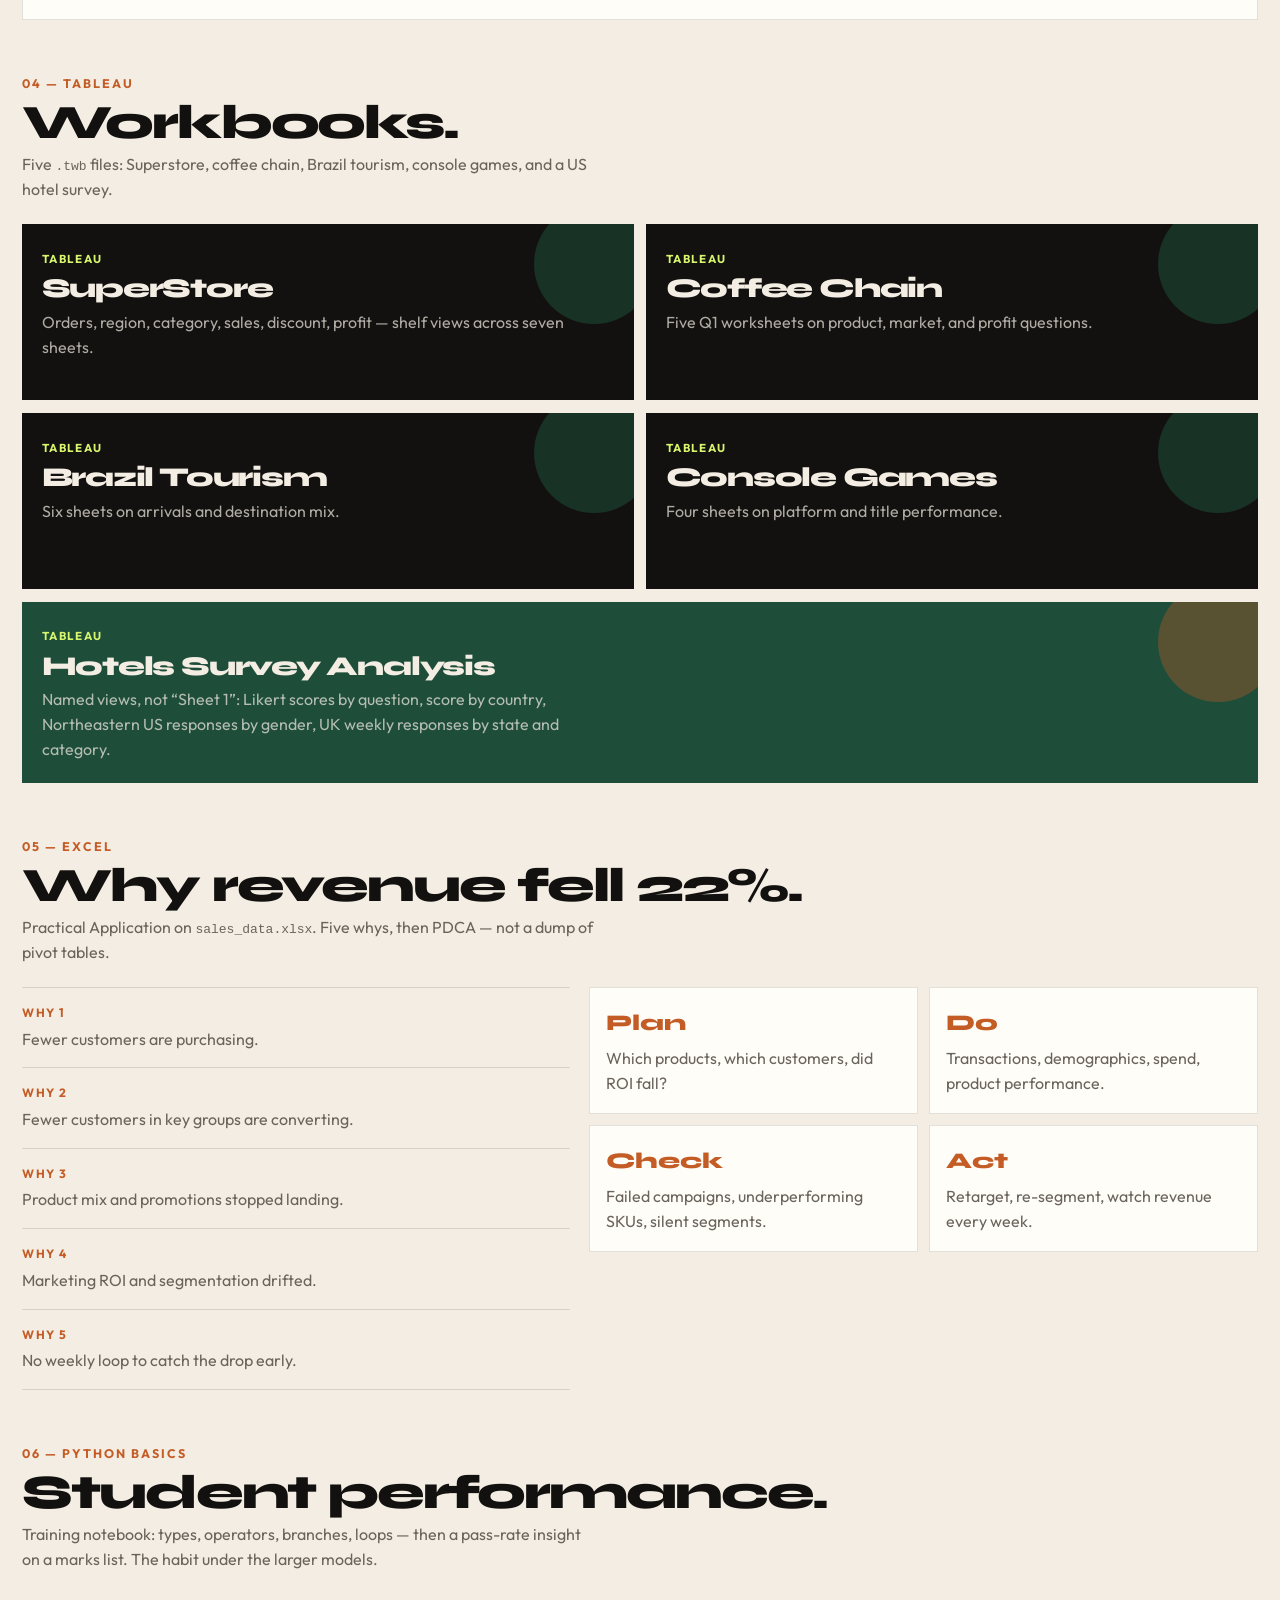
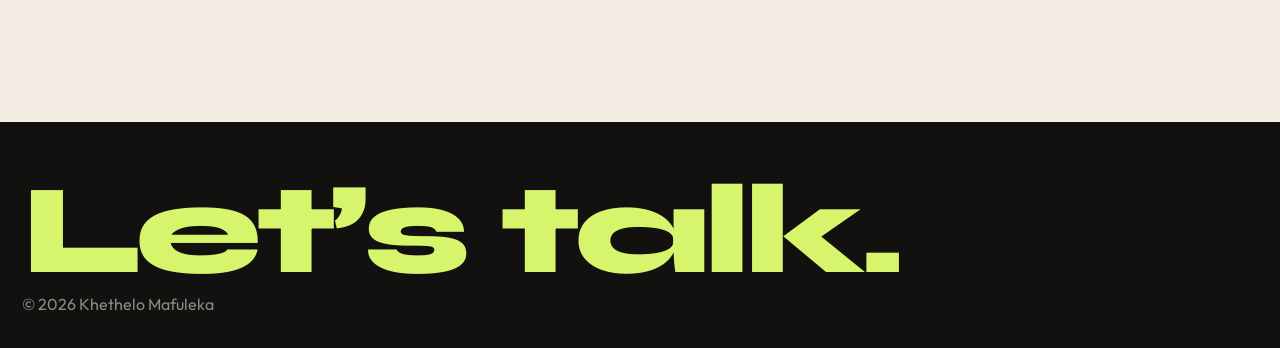
==== commit 039e9cac: "Contain large notebook charts so they no longer overflow under the sticky header. Co-authored-by: Cu" ====
--- a/analytics.html
+++ b/analytics.html
@@ -4,7 +4,7 @@
   <meta charset="utf-8">
   <meta name="viewport" content="width=device-width,initial-scale=1">
   <title>Analytics — Khethelo Mafuleka</title>
-  <link rel="stylesheet" href="style.css">
+  <link rel="stylesheet" href="style.css?v=4">
   <link rel="preconnect" href="https://fonts.googleapis.com">
   <link rel="preconnect" href="https://fonts.gstatic.com" crossorigin>
   <link href="https://fonts.googleapis.com/css2?family=Outfit:wght@400;500;600;700&family=Syne:wght@700;800&display=swap" rel="stylesheet">
@@ -236,7 +236,7 @@
       <p>&copy; 2026 Khethelo Mafuleka</p>
     </div>
   </footer>
-  <script src="scripts/lightbox.js" defer></script>
+  <script src="scripts/lightbox.js?v=2" defer></script>
   <script src="scripts/ui.js" defer></script>
 </body>
 </html>
--- a/style.css
+++ b/style.css
@@ -11,7 +11,8 @@
 }
 
 *{box-sizing:border-box}
-html{scroll-behavior:smooth}
+html{scroll-behavior:smooth;scroll-padding-top:5.5rem}
+img{max-width:100%;height:auto}
 body{
   margin:0;
   color:var(--ink);
@@ -23,7 +24,7 @@
 body::before{
   content:"";
   pointer-events:none;
-  position:fixed;inset:0;z-index:80;opacity:.045;
+  position:fixed;inset:0;z-index:3;opacity:.045;
   background-image:url("data:image/svg+xml,%3Csvg xmlns='http://www.w3.org/2000/svg' width='140' height='140'%3E%3Cfilter id='n'%3E%3CfeTurbulence type='fractalNoise' baseFrequency='.8' numOctaves='4' stitchTiles='stitch'/%3E%3C/filter%3E%3Crect width='100%25' height='100%25' filter='url(%23n)'/%3E%3C/svg%3E");
 }
 
@@ -39,9 +40,8 @@
 :focus-visible{outline:2px solid var(--copper);outline-offset:3px}
 
 header{
-  position:sticky;top:0;z-index:40;
-  background:rgba(243,237,227,.78);
-  backdrop-filter:blur(16px);
+  position:sticky;top:0;z-index:120;
+  background:var(--paper);
   border-bottom:1px solid var(--line);
 }
 .header-inner{
@@ -58,7 +58,7 @@
 }
 nav a:hover,nav a.external{color:var(--copper)}
 
-main{max-width:1280px;margin:0 auto;padding:1.2rem 1.4rem 4rem}
+main{max-width:1280px;margin:0 auto;padding:1.2rem 1.4rem 4rem;position:relative;z-index:1;overflow-x:clip}
 
 .hero{
   display:grid;grid-template-columns:1.15fr .85fr;
@@ -127,9 +127,9 @@
 .section-head p{margin:0;color:var(--muted);max-width:36rem}
 .idx{color:var(--copper);font-size:.78rem;letter-spacing:.16em;text-transform:uppercase;font-weight:700}
 
-.live-grid{display:grid;grid-template-columns:repeat(6,1fr);gap:.8rem}
+.live-grid{display:grid;grid-template-columns:repeat(6,1fr);gap:.8rem;min-width:0}
 .live-card{
-  background:var(--card);border:1px solid var(--line);min-height:100%;
+  background:var(--card);border:1px solid var(--line);min-height:100%;min-width:0;max-width:100%;
   display:flex;flex-direction:column;overflow:hidden;
   transition:transform .35s cubic-bezier(.2,.8,.2,1), box-shadow .35s;
 }
@@ -357,20 +357,27 @@
 
 .has-cursor,.has-cursor *{cursor:none}
 .cursor-dot,.cursor-ring{
-  position:fixed;top:0;left:0;pointer-events:none;z-index:90;border-radius:50%;
+  position:fixed;top:0;left:0;pointer-events:none;z-index:400;border-radius:50%;
   translate:-50% -50%;
 }
 .cursor-dot{width:6px;height:6px;background:var(--copper)}
 .cursor-ring{width:34px;height:34px;border:1px solid var(--ink);transition:width .2s,height .2s,background .2s}
 .cursor-hot .cursor-ring{width:54px;height:54px;background:rgba(196,92,38,.15);border-color:var(--copper)}
 
-.lightbox-overlay{position:fixed;inset:0;background:rgba(18,17,15,.88);display:flex;align-items:center;justify-content:center;padding:2rem;z-index:99;visibility:hidden;opacity:0}
+.lightbox-overlay{
+  position:fixed;inset:0;background:rgba(18,17,15,.88);
+  display:flex;align-items:center;justify-content:center;
+  padding:5.5rem 1.2rem 2rem;z-index:300;
+  visibility:hidden;opacity:0;overflow:auto;
+}
 .lightbox-overlay.open{visibility:visible;opacity:1}
-.lightbox-img{max-width:100%;max-height:82vh;border-radius:4px}
+.lightbox-inner{max-width:min(1100px,100%);width:100%;margin:auto}
+.lightbox-img{width:100%;height:auto;max-height:calc(100vh - 8rem);object-fit:contain;border-radius:4px}
 .lightbox-caption{color:var(--paper);margin-top:.8rem;max-width:50rem}
+body.lightbox-open{overflow:hidden}
 .thumb-wrap{position:relative}
 .project-thumb{width:100%;height:140px;object-fit:cover;margin-bottom:.6rem}
-.zoom-img{width:100%;display:block;cursor:zoom-in;background:#fff}
+.zoom-img{width:100%;max-width:100%;height:auto;display:block;cursor:zoom-in;background:#fff}
 
 .pipeline{
   display:grid;grid-template-columns:repeat(5,1fr);gap:1px;
@@ -381,13 +388,13 @@
 .pipe-step strong{display:block;font-size:1.15rem;margin-bottom:.25rem}
 .pipe-step span{color:var(--muted);font-size:.88rem}
 
-.cert-grid{display:grid;grid-template-columns:repeat(3,1fr);gap:.8rem;margin-bottom:3.2rem}
+.cert-grid{display:grid;grid-template-columns:repeat(3,1fr);gap:.8rem;margin-bottom:3.2rem;min-width:0}
 .cert-card{
   background:var(--card);border:1px solid var(--line);overflow:hidden;color:inherit;
-  display:flex;flex-direction:column;
+  display:flex;flex-direction:column;min-width:0;max-width:100%;
 }
 .cert-card:hover{color:inherit;transform:translateY(-4px);transition:transform .3s}
-.cert-card img{aspect-ratio:16/10;object-fit:cover;background:#fff;border-bottom:1px solid var(--line)}
+.cert-card img{width:100%;aspect-ratio:16/10;object-fit:cover;background:#fff;border-bottom:1px solid var(--line)}
 .cert-card div{padding:.85rem 1rem 1rem}
 .cert-card em{display:block;font-style:normal;color:var(--copper);font-size:.72rem;letter-spacing:.12em;text-transform:uppercase;font-weight:700}
 .cert-card strong{font-size:1.05rem}
@@ -397,15 +404,20 @@
 .study-meta span{
   border:1px solid var(--line);border-radius:999px;padding:.22rem .6rem;font-size:.8rem;font-weight:650;
 }
-.viz-grid{display:grid;grid-template-columns:1fr 1fr;gap:.8rem}
+.viz-grid{display:grid;grid-template-columns:1fr 1fr;gap:.8rem;min-width:0;width:100%}
 .viz-card{
   background:var(--card);border:1px solid var(--line);margin:0;overflow:hidden;
-}
-.viz-card img{max-height:420px;object-fit:contain;background:#fafafa}
+  min-width:0;max-width:100%;
+}
+.viz-card img{
+  width:100%;max-width:100%;height:auto;max-height:min(70vh,560px);
+  object-fit:contain;object-position:top;background:#fafafa;display:block;
+}
 .viz-wide{grid-column:1 / -1}
 .viz-card figcaption{padding:.8rem 1rem 1rem;color:var(--muted);font-size:.92rem}
 
-.book-grid{display:grid;grid-template-columns:repeat(2,1fr);gap:.8rem}
+.book-grid{display:grid;grid-template-columns:repeat(2,1fr);gap:.8rem;min-width:0}
+.book-grid > *{min-width:0;max-width:100%}
 .book{
   background:var(--ink);color:var(--paper);padding:1.3rem 1.2rem;min-height:11rem;
   position:relative;overflow:hidden;
@@ -420,7 +432,8 @@
 .book-wide{grid-column:1 / -1;background:var(--forest)}
 .book-wide::after{background:var(--copper);opacity:.35}
 
-.excel-layout{display:grid;grid-template-columns:.9fr 1.1fr;gap:1.2rem;align-items:start}
+.excel-layout{display:grid;grid-template-columns:.9fr 1.1fr;gap:1.2rem;align-items:start;min-width:0}
+.excel-layout > *{min-width:0;max-width:100%}
 .whys{margin:0;padding:0;list-style:none;border-top:1px solid var(--line)}
 .whys li{padding:1rem 0;border-bottom:1px solid var(--line);color:var(--muted)}
 .whys strong{display:block;color:var(--copper);font-size:.75rem;letter-spacing:.12em;text-transform:uppercase;margin-bottom:.25rem}
@@ -429,11 +442,20 @@
 .pdca em{display:block;font-style:normal;font-family:"Syne",sans-serif;font-weight:800;font-size:1.4rem;color:var(--copper);margin-bottom:.35rem}
 .pdca p{margin:0;color:var(--muted)}
 
-.preview-row{display:grid;grid-template-columns:1.2fr .8fr .8fr;gap:.8rem;margin-bottom:1.4rem}
-.preview-row a{color:inherit;display:block;background:var(--card);border:1px solid var(--line);overflow:hidden}
+.preview-row{display:grid;grid-template-columns:1.2fr .8fr .8fr;gap:.8rem;margin-bottom:1.4rem;min-width:0}
+.preview-row a{color:inherit;display:block;background:var(--card);border:1px solid var(--line);overflow:hidden;min-width:0;max-width:100%}
 .preview-row a:hover{color:inherit}
 .preview-row img{width:100%;height:180px;object-fit:cover;object-position:top;display:block}
 .preview-row span{display:block;padding:.85rem 1rem;font-weight:700}
+
+.hero,.highlights,.repo-grid,.about-grid,.resume-wrap,.skill-grid,.contact-stage,.cs-grid,.mini-work,.pipeline,.cert-grid,.viz-grid,.book-grid,.excel-layout,.preview-row,.pdca,.live-grid{
+  min-width:0;
+  max-width:100%;
+}
+.hero > *,.highlights > *,.repo-grid > *,.about-grid > *,.resume-wrap > *,.skill-grid > *,.contact-stage > *,.cs-grid > *,.mini-work > *,.pipeline > *,.cert-grid > *,.viz-grid > *,.book-grid > *,.excel-layout > *,.preview-row > *,.pdca > *,.live-grid > *,section,figure{
+  min-width:0;
+  max-width:100%;
+}
 
 @media (max-width:980px){
   .hero,.highlights,.repo-grid,.about-grid,.resume-wrap,.skill-grid,.contact-stage,.cs-grid,.mini-work,.pipeline,.cert-grid,.viz-grid,.book-grid,.excel-layout,.preview-row,.pdca{grid-template-columns:1fr 1fr}
